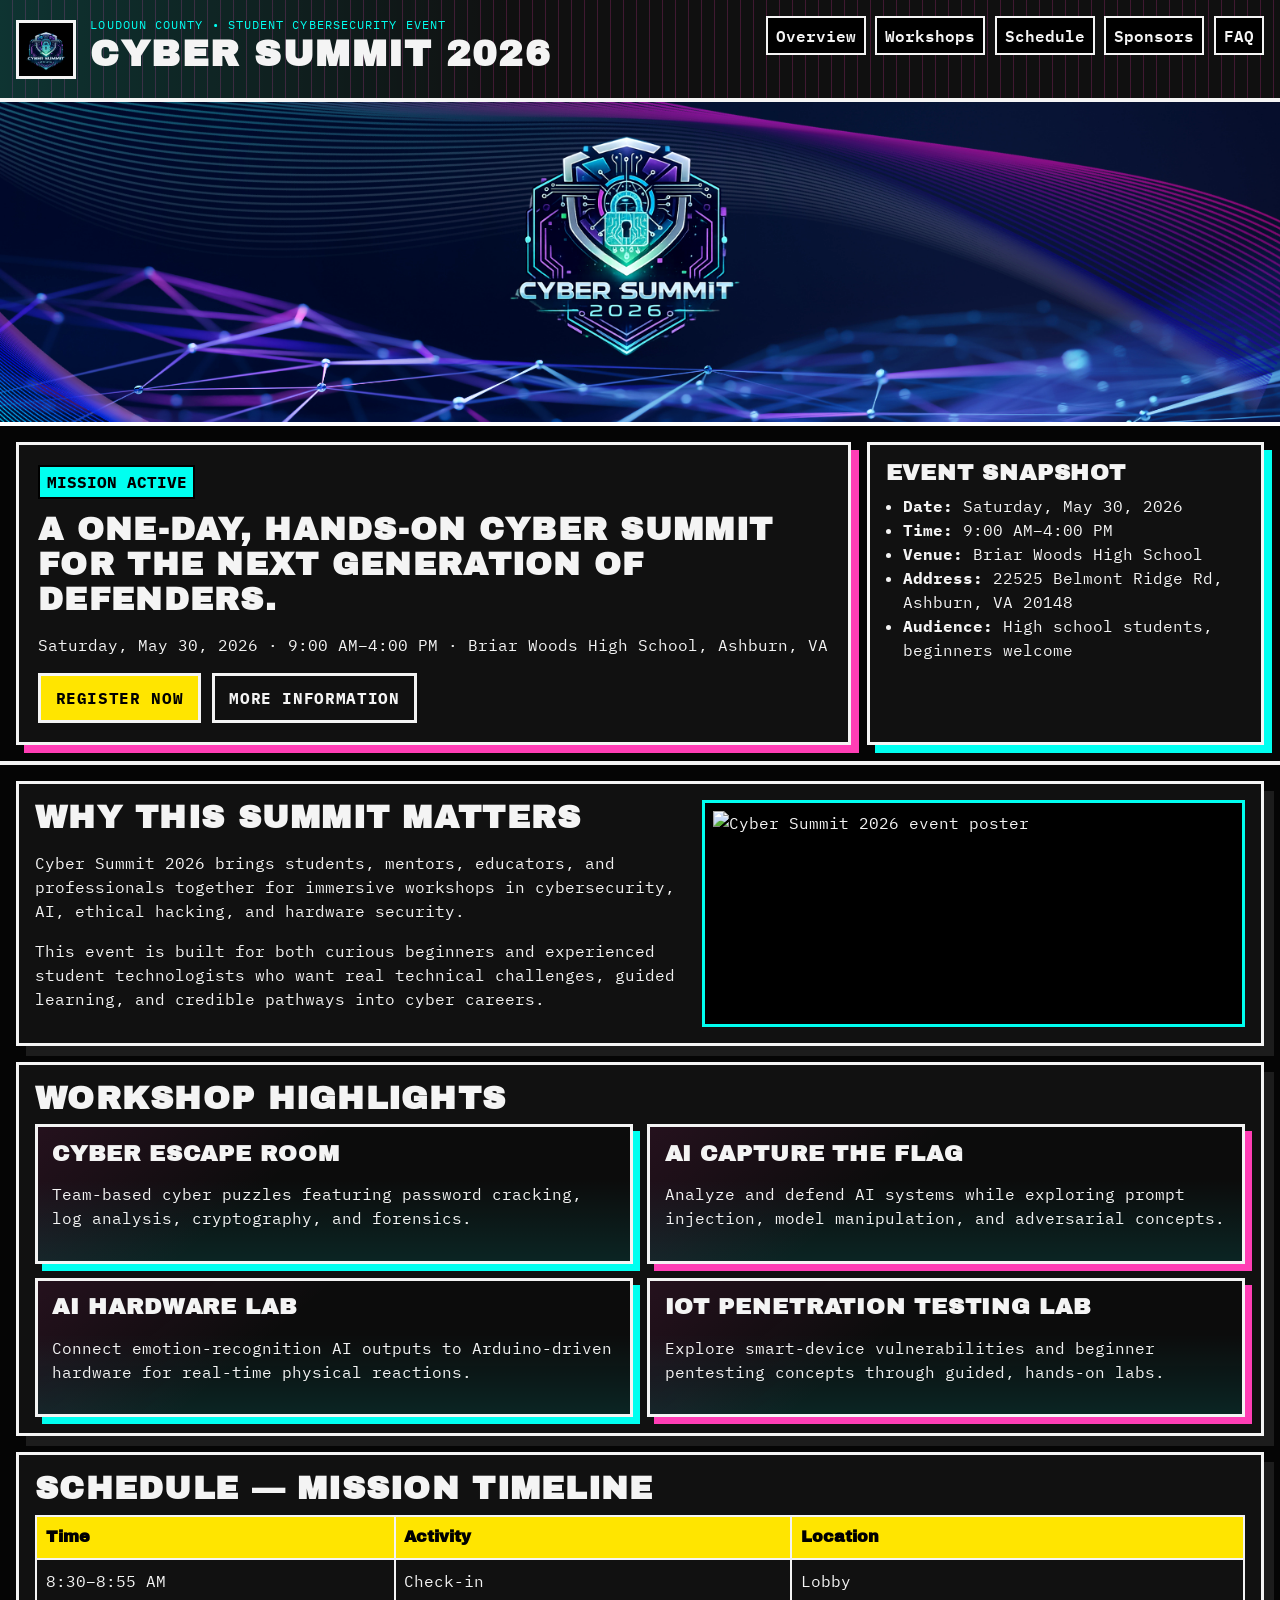
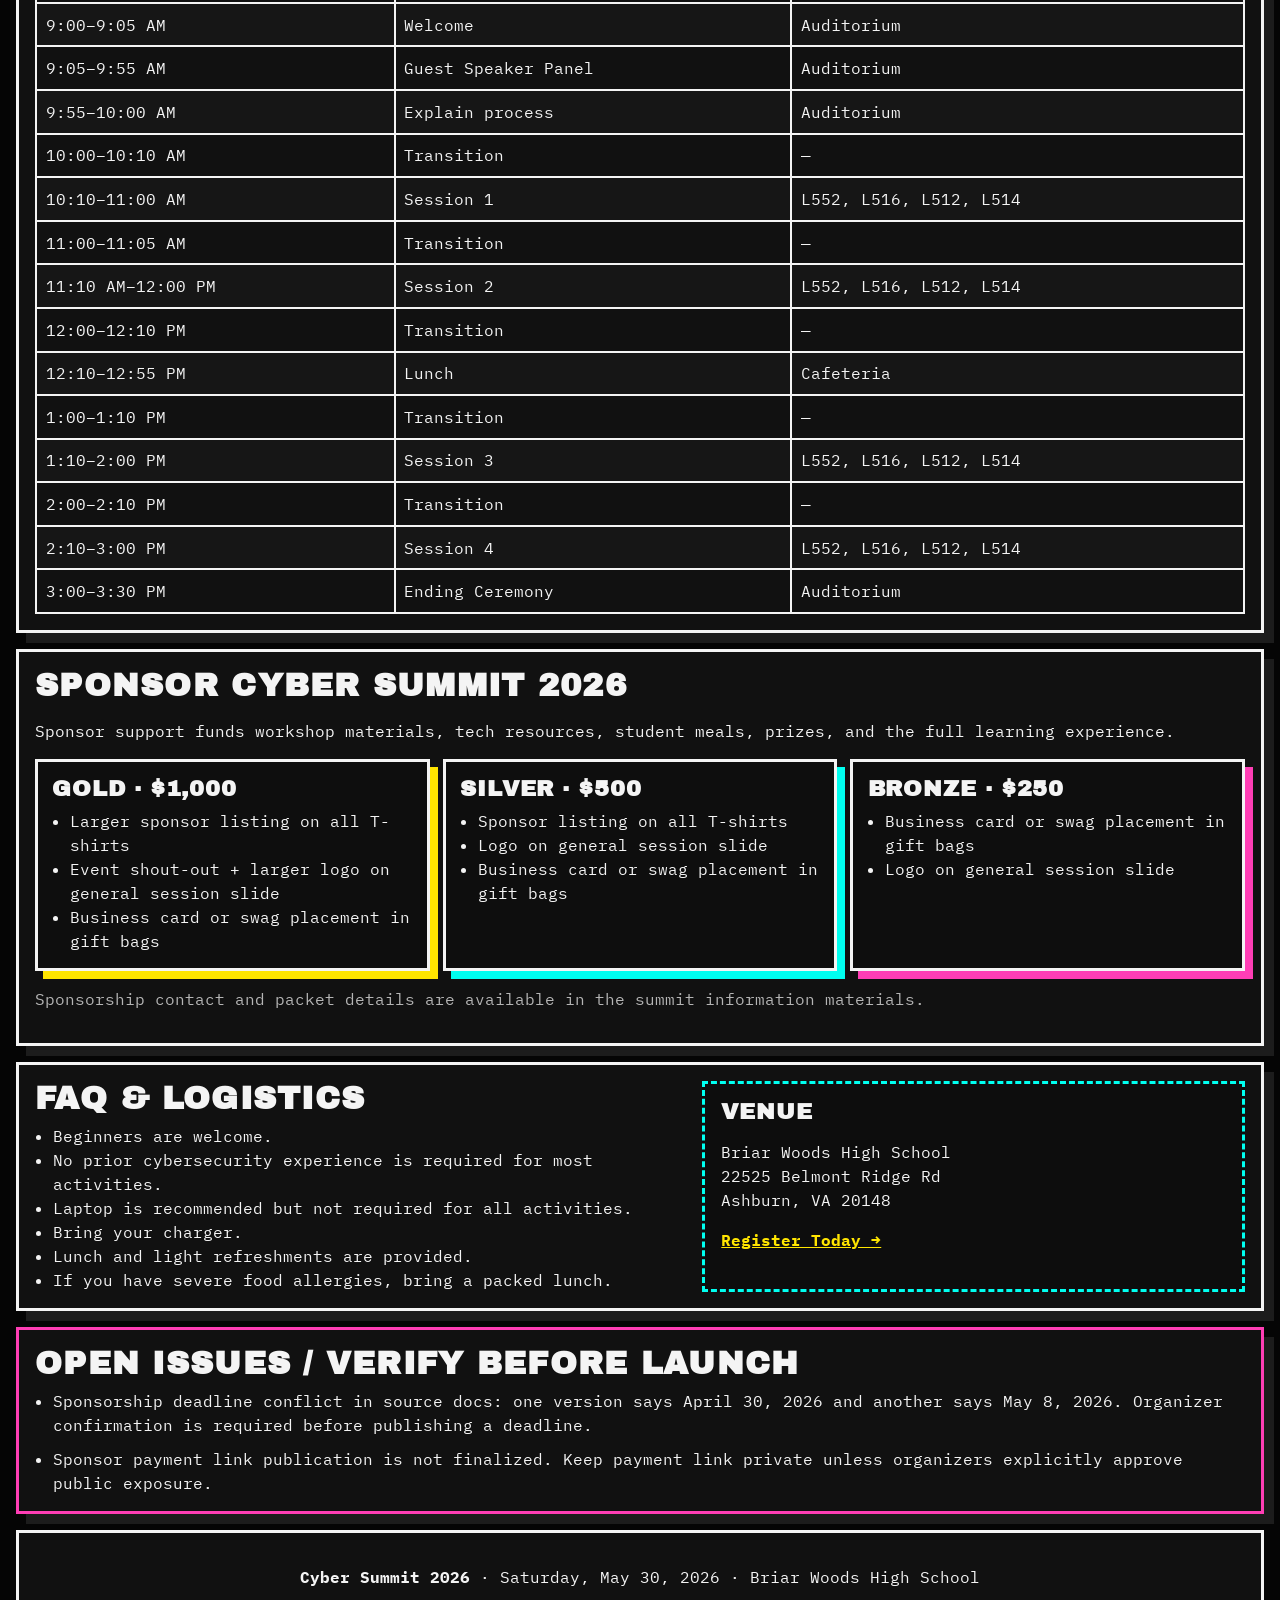
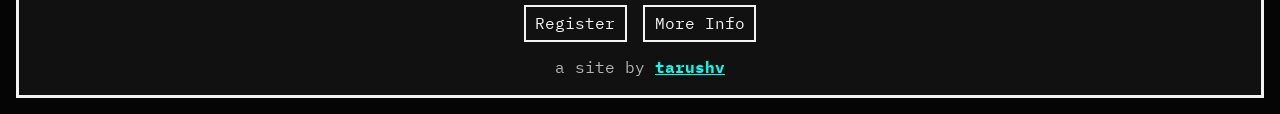
==== index.html @ 71dfa9e9 "feat: build brutalist public site for Cyber Summit 2026 Agent-Logs-Url: https://github.com/tarushvko" ====
<!doctype html>
<html lang="en">
  <head>
    <meta charset="UTF-8" />
    <meta name="viewport" content="width=device-width, initial-scale=1.0" />
    <title>Cyber Summit 2026 | Loudoun County Student Cybersecurity Event</title>
    <meta
      name="description"
      content="Cyber Summit 2026 is a hands-on cybersecurity event for high school students in Loudoun County. Join us May 30 at Briar Woods High School."
    />
    <link rel="preconnect" href="https://fonts.googleapis.com" />
    <link rel="preconnect" href="https://fonts.gstatic.com" crossorigin />
    <link
      href="https://fonts.googleapis.com/css2?family=Archivo+Black&family=IBM+Plex+Mono:wght@400;500;600;700&display=swap"
      rel="stylesheet"
    />
    <link rel="stylesheet" href="/styles.css" />
  </head>
  <body>
    <a class="skip-link" href="#main">Skip to content</a>

    <header class="site-header">
      <div class="brand-wrap">
        <img src="/cybersummit-logo.png" alt="Cyber Summit logo" class="brand-logo" />
        <div>
          <p class="kicker">Loudoun County • Student Cybersecurity Event</p>
          <h1>Cyber Summit 2026</h1>
        </div>
      </div>
      <nav aria-label="Primary" class="site-nav">
        <a href="#overview">Overview</a>
        <a href="#workshops">Workshops</a>
        <a href="#schedule">Schedule</a>
        <a href="#sponsors">Sponsors</a>
        <a href="#logistics">FAQ</a>
      </nav>
    </header>

    <main id="main">
      <section class="hero" aria-labelledby="hero-title">
        <img
          class="hero-banner"
          src="/cybersummit-hero-banner.png"
          alt="Cyber Summit 2026 hero artwork"
        />
        <div class="hero-grid">
          <div class="hero-panel">
            <p class="stamp">MISSION ACTIVE</p>
            <h2 id="hero-title">A one-day, hands-on cyber summit for the next generation of defenders.</h2>
            <p>
              Saturday, May 30, 2026 · 9:00 AM–4:00 PM · Briar Woods High School, Ashburn, VA
            </p>
            <div class="cta-row">
              <a
                class="btn btn-primary"
                href="https://docs.google.com/forms/d/e/1FAIpQLSdL29bfStBrlT5844vwBeCmYZgYLa5X3FTxZk3CVsZaRTKPzA/viewform?usp=header"
                target="_blank"
                rel="noopener noreferrer"
                >Register Now</a
              >
              <a
                class="btn btn-secondary"
                href="https://docs.google.com/document/d/13qeNF1N5Q5MzDDSE0J5koW1K1PNoTSltkLn6fwH0VCI/edit?usp=sharing"
                target="_blank"
                rel="noopener noreferrer"
                >More Information</a
              >
            </div>
          </div>
          <aside class="hero-card" aria-label="Event snapshot">
            <h3>Event Snapshot</h3>
            <ul>
              <li><strong>Date:</strong> Saturday, May 30, 2026</li>
              <li><strong>Time:</strong> 9:00 AM–4:00 PM</li>
              <li><strong>Venue:</strong> Briar Woods High School</li>
              <li><strong>Address:</strong> 22525 Belmont Ridge Rd, Ashburn, VA 20148</li>
              <li><strong>Audience:</strong> High school students, beginners welcome</li>
            </ul>
          </aside>
        </div>
      </section>

      <section id="overview" class="section split">
        <div>
          <h2>Why this summit matters</h2>
          <p>
            Cyber Summit 2026 brings students, mentors, educators, and professionals together for immersive
            workshops in cybersecurity, AI, ethical hacking, and hardware security.
          </p>
          <p>
            This event is built for both curious beginners and experienced student technologists who want real
            technical challenges, guided learning, and credible pathways into cyber careers.
          </p>
        </div>
        <div class="poster-frame">
          <img src="/cybersummit-event-poster.png" alt="Cyber Summit 2026 event poster" />
        </div>
      </section>

      <section id="workshops" class="section">
        <h2>Workshop Highlights</h2>
        <div class="workshop-grid">
          <article class="workshop-card">
            <h3>Cyber Escape Room</h3>
            <p>
              Team-based cyber puzzles featuring password cracking, log analysis, cryptography, and forensics.
            </p>
          </article>
          <article class="workshop-card">
            <h3>AI Capture The Flag</h3>
            <p>
              Analyze and defend AI systems while exploring prompt injection, model manipulation, and adversarial concepts.
            </p>
          </article>
          <article class="workshop-card">
            <h3>AI Hardware Lab</h3>
            <p>
              Connect emotion-recognition AI outputs to Arduino-driven hardware for real-time physical reactions.
            </p>
          </article>
          <article class="workshop-card">
            <h3>IoT Penetration Testing Lab</h3>
            <p>
              Explore smart-device vulnerabilities and beginner pentesting concepts through guided, hands-on labs.
            </p>
          </article>
        </div>
      </section>

      <section id="schedule" class="section">
        <h2>Schedule — Mission Timeline</h2>
        <div class="table-wrap" role="region" aria-label="Cyber Summit 2026 schedule" tabindex="0">
          <table>
            <thead>
              <tr>
                <th scope="col">Time</th>
                <th scope="col">Activity</th>
                <th scope="col">Location</th>
              </tr>
            </thead>
            <tbody>
              <tr><td>8:30–8:55 AM</td><td>Check-in</td><td>Lobby</td></tr>
              <tr><td>9:00–9:05 AM</td><td>Welcome</td><td>Auditorium</td></tr>
              <tr><td>9:05–9:55 AM</td><td>Guest Speaker Panel</td><td>Auditorium</td></tr>
              <tr><td>9:55–10:00 AM</td><td>Explain process</td><td>Auditorium</td></tr>
              <tr><td>10:00–10:10 AM</td><td>Transition</td><td>—</td></tr>
              <tr><td>10:10–11:00 AM</td><td>Session 1</td><td>L552, L516, L512, L514</td></tr>
              <tr><td>11:00–11:05 AM</td><td>Transition</td><td>—</td></tr>
              <tr><td>11:10 AM–12:00 PM</td><td>Session 2</td><td>L552, L516, L512, L514</td></tr>
              <tr><td>12:00–12:10 PM</td><td>Transition</td><td>—</td></tr>
              <tr><td>12:10–12:55 PM</td><td>Lunch</td><td>Cafeteria</td></tr>
              <tr><td>1:00–1:10 PM</td><td>Transition</td><td>—</td></tr>
              <tr><td>1:10–2:00 PM</td><td>Session 3</td><td>L552, L516, L512, L514</td></tr>
              <tr><td>2:00–2:10 PM</td><td>Transition</td><td>—</td></tr>
              <tr><td>2:10–3:00 PM</td><td>Session 4</td><td>L552, L516, L512, L514</td></tr>
              <tr><td>3:00–3:30 PM</td><td>Ending Ceremony</td><td>Auditorium</td></tr>
            </tbody>
          </table>
        </div>
      </section>

      <section id="sponsors" class="section">
        <h2>Sponsor Cyber Summit 2026</h2>
        <p>
          Sponsor support funds workshop materials, tech resources, student meals, prizes, and the full learning experience.
        </p>
        <div class="tiers">
          <article class="tier">
            <h3>Gold · $1,000</h3>
            <ul>
              <li>Larger sponsor listing on all T-shirts</li>
              <li>Event shout-out + larger logo on general session slide</li>
              <li>Business card or swag placement in gift bags</li>
            </ul>
          </article>
          <article class="tier">
            <h3>Silver · $500</h3>
            <ul>
              <li>Sponsor listing on all T-shirts</li>
              <li>Logo on general session slide</li>
              <li>Business card or swag placement in gift bags</li>
            </ul>
          </article>
          <article class="tier">
            <h3>Bronze · $250</h3>
            <ul>
              <li>Business card or swag placement in gift bags</li>
              <li>Logo on general session slide</li>
            </ul>
          </article>
        </div>
        <p class="note">
          Sponsorship contact and packet details are available in the summit information materials.
        </p>
      </section>

      <section id="logistics" class="section split">
        <div>
          <h2>FAQ & Logistics</h2>
          <ul class="checklist">
            <li>Beginners are welcome.</li>
            <li>No prior cybersecurity experience is required for most activities.</li>
            <li>Laptop is recommended but not required for all activities.</li>
            <li>Bring your charger.</li>
            <li>Lunch and light refreshments are provided.</li>
            <li>If you have severe food allergies, bring a packed lunch.</li>
          </ul>
        </div>
        <div class="address-block">
          <h3>Venue</h3>
          <p>
            Briar Woods High School<br />
            22525 Belmont Ridge Rd<br />
            Ashburn, VA 20148
          </p>
          <p class="cta-inline">
            <a
              href="https://docs.google.com/forms/d/e/1FAIpQLSdL29bfStBrlT5844vwBeCmYZgYLa5X3FTxZk3CVsZaRTKPzA/viewform?usp=header"
              target="_blank"
              rel="noopener noreferrer"
              >Register Today →</a
            >
          </p>
        </div>
      </section>

      <section class="section issues" aria-labelledby="issues-heading">
        <h2 id="issues-heading">Open issues / verify before launch</h2>
        <ul>
          <li>
            Sponsorship deadline conflict in source docs: one version says April 30, 2026 and another says May 8, 2026.
            Organizer confirmation is required before publishing a deadline.
          </li>
          <li>
            Sponsor payment link publication is not finalized. Keep payment link private unless organizers explicitly
            approve public exposure.
          </li>
        </ul>
      </section>
    </main>

    <footer class="site-footer">
      <p><strong>Cyber Summit 2026</strong> · Saturday, May 30, 2026 · Briar Woods High School</p>
      <div class="footer-links">
        <a
          href="https://docs.google.com/forms/d/e/1FAIpQLSdL29bfStBrlT5844vwBeCmYZgYLa5X3FTxZk3CVsZaRTKPzA/viewform?usp=header"
          target="_blank"
          rel="noopener noreferrer"
          >Register</a
        >
        <a
          href="https://docs.google.com/document/d/13qeNF1N5Q5MzDDSE0J5koW1K1PNoTSltkLn6fwH0VCI/edit?usp=sharing"
          target="_blank"
          rel="noopener noreferrer"
          >More Info</a
        >
      </div>
      <p class="site-by">a site by <a href="https://tarushv.com" target="_blank" rel="noopener noreferrer">tarushv</a></p>
    </footer>
  </body>
</html>
---- styles.css ----
:root {
  --bg: #050505;
  --fg: #f4f4f4;
  --ink: #101010;
  --cyan: #00fff0;
  --magenta: #ff3eb5;
  --yellow: #ffe500;
  --panel: #111111;
  --muted: #b5b5b5;
  --line: #2b2b2b;
}

* {
  box-sizing: border-box;
}

html,
body {
  margin: 0;
  padding: 0;
  background: var(--bg);
  color: var(--fg);
  font-family: "IBM Plex Mono", ui-monospace, SFMono-Regular, Menlo, monospace;
  line-height: 1.5;
}

img {
  max-width: 100%;
  height: auto;
  display: block;
}

a {
  color: inherit;
}

.skip-link {
  position: absolute;
  left: -9999px;
  top: auto;
}

.skip-link:focus {
  left: 16px;
  top: 16px;
  background: var(--yellow);
  color: #000;
  padding: 0.5rem 0.75rem;
  border: 3px solid #000;
  z-index: 1000;
}

.site-header {
  display: flex;
  justify-content: space-between;
  align-items: flex-start;
  gap: 1rem;
  padding: 1rem;
  border-bottom: 4px solid var(--fg);
  background:
    linear-gradient(90deg, rgba(0, 255, 240, 0.15), transparent 40%),
    repeating-linear-gradient(
      90deg,
      transparent,
      transparent 12px,
      rgba(255, 62, 181, 0.2) 12px,
      rgba(255, 62, 181, 0.2) 13px
    ),
    var(--ink);
}

.brand-wrap {
  display: flex;
  align-items: center;
  gap: 0.9rem;
}

.brand-logo {
  width: 60px;
  border: 3px solid var(--fg);
  background: #000;
}

.kicker {
  margin: 0;
  font-size: 0.75rem;
  letter-spacing: 0.09em;
  text-transform: uppercase;
  color: var(--cyan);
}

h1,
h2,
h3 {
  margin: 0 0 0.5rem;
  text-transform: uppercase;
  letter-spacing: 0.04em;
  line-height: 1.1;
  font-family: "Archivo Black", Impact, Haettenschweiler, "Arial Narrow Bold", sans-serif;
}

h1 {
  font-size: clamp(1.4rem, 4vw, 2.3rem);
}

h2 {
  font-size: clamp(1.2rem, 3.5vw, 2rem);
}

h3 {
  font-size: clamp(1rem, 2.8vw, 1.4rem);
}

.site-nav {
  display: flex;
  gap: 0.6rem;
  flex-wrap: wrap;
}

.site-nav a {
  padding: 0.35rem 0.5rem;
  border: 2px solid var(--fg);
  text-decoration: none;
  font-weight: 600;
  background: #000;
}

.site-nav a:hover,
.site-nav a:focus-visible {
  outline: none;
  background: var(--yellow);
  color: #000;
}

.hero {
  border-bottom: 4px solid var(--fg);
}

.hero-banner {
  width: 100%;
  max-height: 420px;
  object-fit: cover;
  border-bottom: 4px solid var(--fg);
  filter: contrast(1.1) saturate(1.05);
}

.hero-grid {
  display: grid;
  grid-template-columns: 2.1fr 1fr;
  gap: 1rem;
  padding: 1rem;
}

.hero-panel,
.hero-card,
.section,
.site-footer {
  border: 3px solid var(--fg);
  background: var(--panel);
}

.hero-panel {
  padding: 1.2rem;
  box-shadow: 8px 8px 0 var(--magenta);
}

.stamp {
  display: inline-block;
  margin: 0 0 0.8rem;
  padding: 0.2rem 0.4rem;
  color: #000;
  background: var(--cyan);
  font-weight: 700;
  border: 2px solid #000;
}

.hero-card {
  padding: 1rem;
  box-shadow: 8px 8px 0 var(--cyan);
}

.hero-card ul,
.tier ul,
.checklist,
.issues ul {
  margin: 0;
  padding-left: 1.1rem;
}

.cta-row {
  display: flex;
  flex-wrap: wrap;
  gap: 0.7rem;
  margin-top: 1rem;
}

.btn {
  padding: 0.6rem 0.9rem;
  border: 3px solid var(--fg);
  text-decoration: none;
  font-weight: 700;
  text-transform: uppercase;
  letter-spacing: 0.04em;
}

.btn-primary {
  background: var(--yellow);
  color: #000;
}

.btn-secondary {
  background: transparent;
}

.btn:hover,
.btn:focus-visible {
  outline: none;
  transform: translate(-2px, -2px);
}

.section {
  margin: 1rem;
  padding: 1rem;
  box-shadow: 10px 10px 0 #1c1c1c;
}

.split {
  display: grid;
  gap: 1rem;
  grid-template-columns: 1.2fr 1fr;
}

.poster-frame {
  border: 3px solid var(--cyan);
  background: #000;
  padding: 0.5rem;
}

.workshop-grid {
  display: grid;
  grid-template-columns: repeat(2, minmax(0, 1fr));
  gap: 0.9rem;
}

.workshop-card {
  border: 3px solid var(--fg);
  padding: 0.9rem;
  background:
    linear-gradient(140deg, rgba(255, 62, 181, 0.1), transparent 40%),
    linear-gradient(0deg, rgba(0, 255, 240, 0.1), transparent 60%),
    #0c0c0c;
}

.workshop-card:nth-child(odd) {
  box-shadow: 7px 7px 0 var(--cyan);
}

.workshop-card:nth-child(even) {
  box-shadow: 7px 7px 0 var(--magenta);
}

.table-wrap {
  overflow-x: auto;
}

table {
  width: 100%;
  border-collapse: collapse;
  min-width: 720px;
}

th,
td {
  border: 2px solid var(--fg);
  padding: 0.55rem;
  text-align: left;
}

th {
  background: var(--yellow);
  color: #000;
  font-family: "Archivo Black", Impact, sans-serif;
}

tbody tr:nth-child(even) {
  background: #161616;
}

.tiers {
  display: grid;
  grid-template-columns: repeat(3, minmax(0, 1fr));
  gap: 0.8rem;
  margin-top: 1rem;
}

.tier {
  border: 3px solid var(--fg);
  padding: 0.9rem;
  background: #0e0e0e;
}

.tier:nth-child(1) {
  box-shadow: 8px 8px 0 var(--yellow);
}

.tier:nth-child(2) {
  box-shadow: 8px 8px 0 var(--cyan);
}

.tier:nth-child(3) {
  box-shadow: 8px 8px 0 var(--magenta);
}

.note {
  margin-top: 1rem;
  color: var(--muted);
}

.address-block {
  border: 3px dashed var(--cyan);
  padding: 1rem;
  background: #0d0d0d;
}

.cta-inline a {
  font-weight: 700;
  color: var(--yellow);
}

.issues {
  border-color: var(--magenta);
}

.issues li + li {
  margin-top: 0.6rem;
}

.site-footer {
  margin: 1rem;
  padding: 1rem;
  text-align: center;
}

.footer-links {
  display: flex;
  justify-content: center;
  gap: 1rem;
  flex-wrap: wrap;
  margin: 0.8rem 0;
}

.footer-links a {
  border: 2px solid var(--fg);
  padding: 0.3rem 0.6rem;
  text-decoration: none;
}

.site-by {
  margin: 0.8rem 0 0;
  color: var(--muted);
}

.site-by a {
  color: var(--cyan);
  font-weight: 700;
}

@media (max-width: 980px) {
  .hero-grid,
  .split,
  .tiers,
  .workshop-grid {
    grid-template-columns: 1fr;
  }

  .site-header {
    flex-direction: column;
  }
}

@media (prefers-reduced-motion: no-preference) {
  .hero-panel,
  .hero-card,
  .section {
    animation: slam-in 500ms ease both;
  }

  .hero-card {
    animation-delay: 120ms;
  }

  .section:nth-of-type(2) {
    animation-delay: 80ms;
  }

  .section:nth-of-type(3) {
    animation-delay: 150ms;
  }

  @keyframes slam-in {
    from {
      transform: translateY(14px);
      opacity: 0;
    }
    to {
      transform: translateY(0);
      opacity: 1;
    }
  }
}
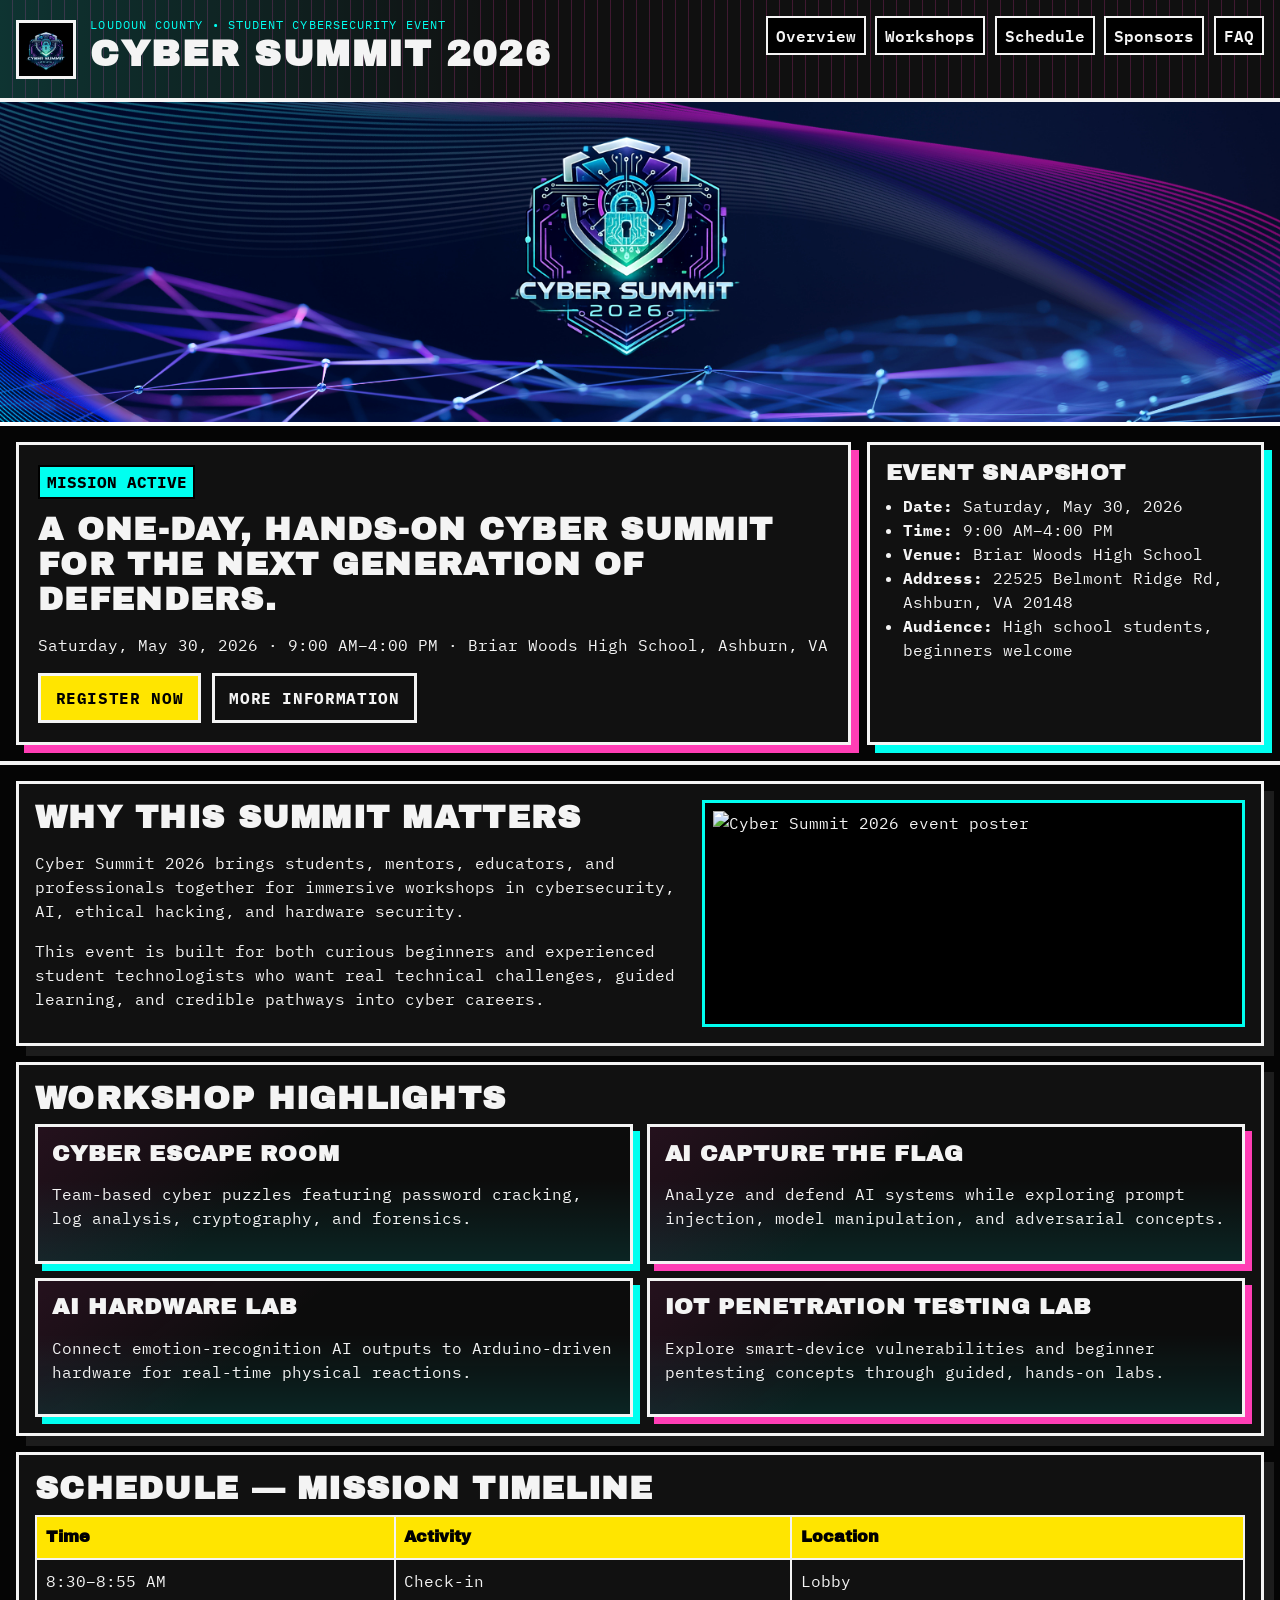
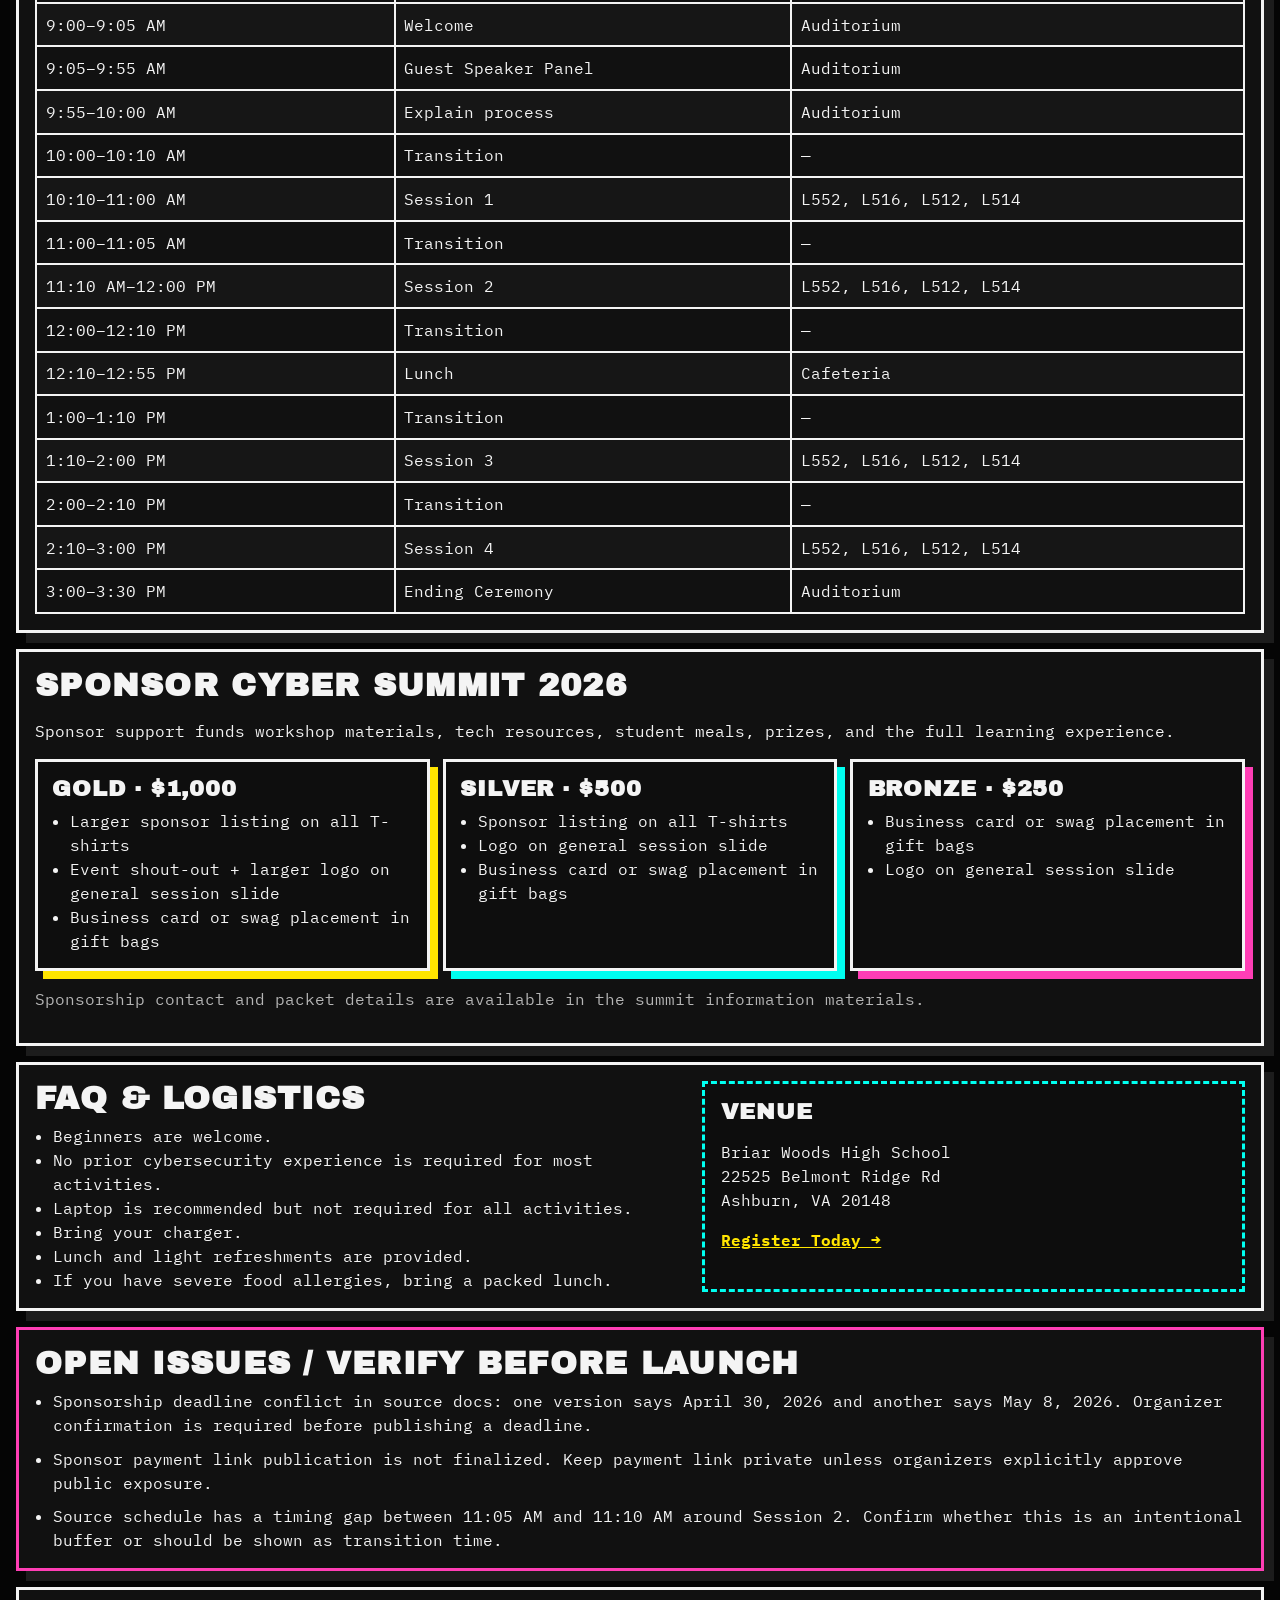
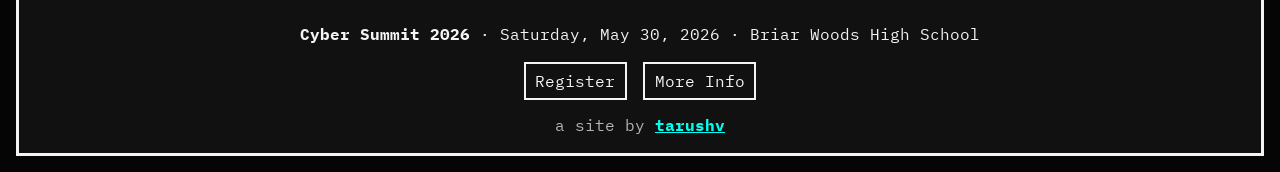
==== commit 2e4bbfd8: "docs: flag schedule timing gap for organizer verification Agent-Logs-Url: https://github.com/tarushv" ====
--- a/index.html
+++ b/index.html
@@ -235,6 +235,10 @@
             Sponsor payment link publication is not finalized. Keep payment link private unless organizers explicitly
             approve public exposure.
           </li>
+          <li>
+            Source schedule has a timing gap between 11:05 AM and 11:10 AM around Session 2. Confirm whether this is an
+            intentional buffer or should be shown as transition time.
+          </li>
         </ul>
       </section>
     </main>
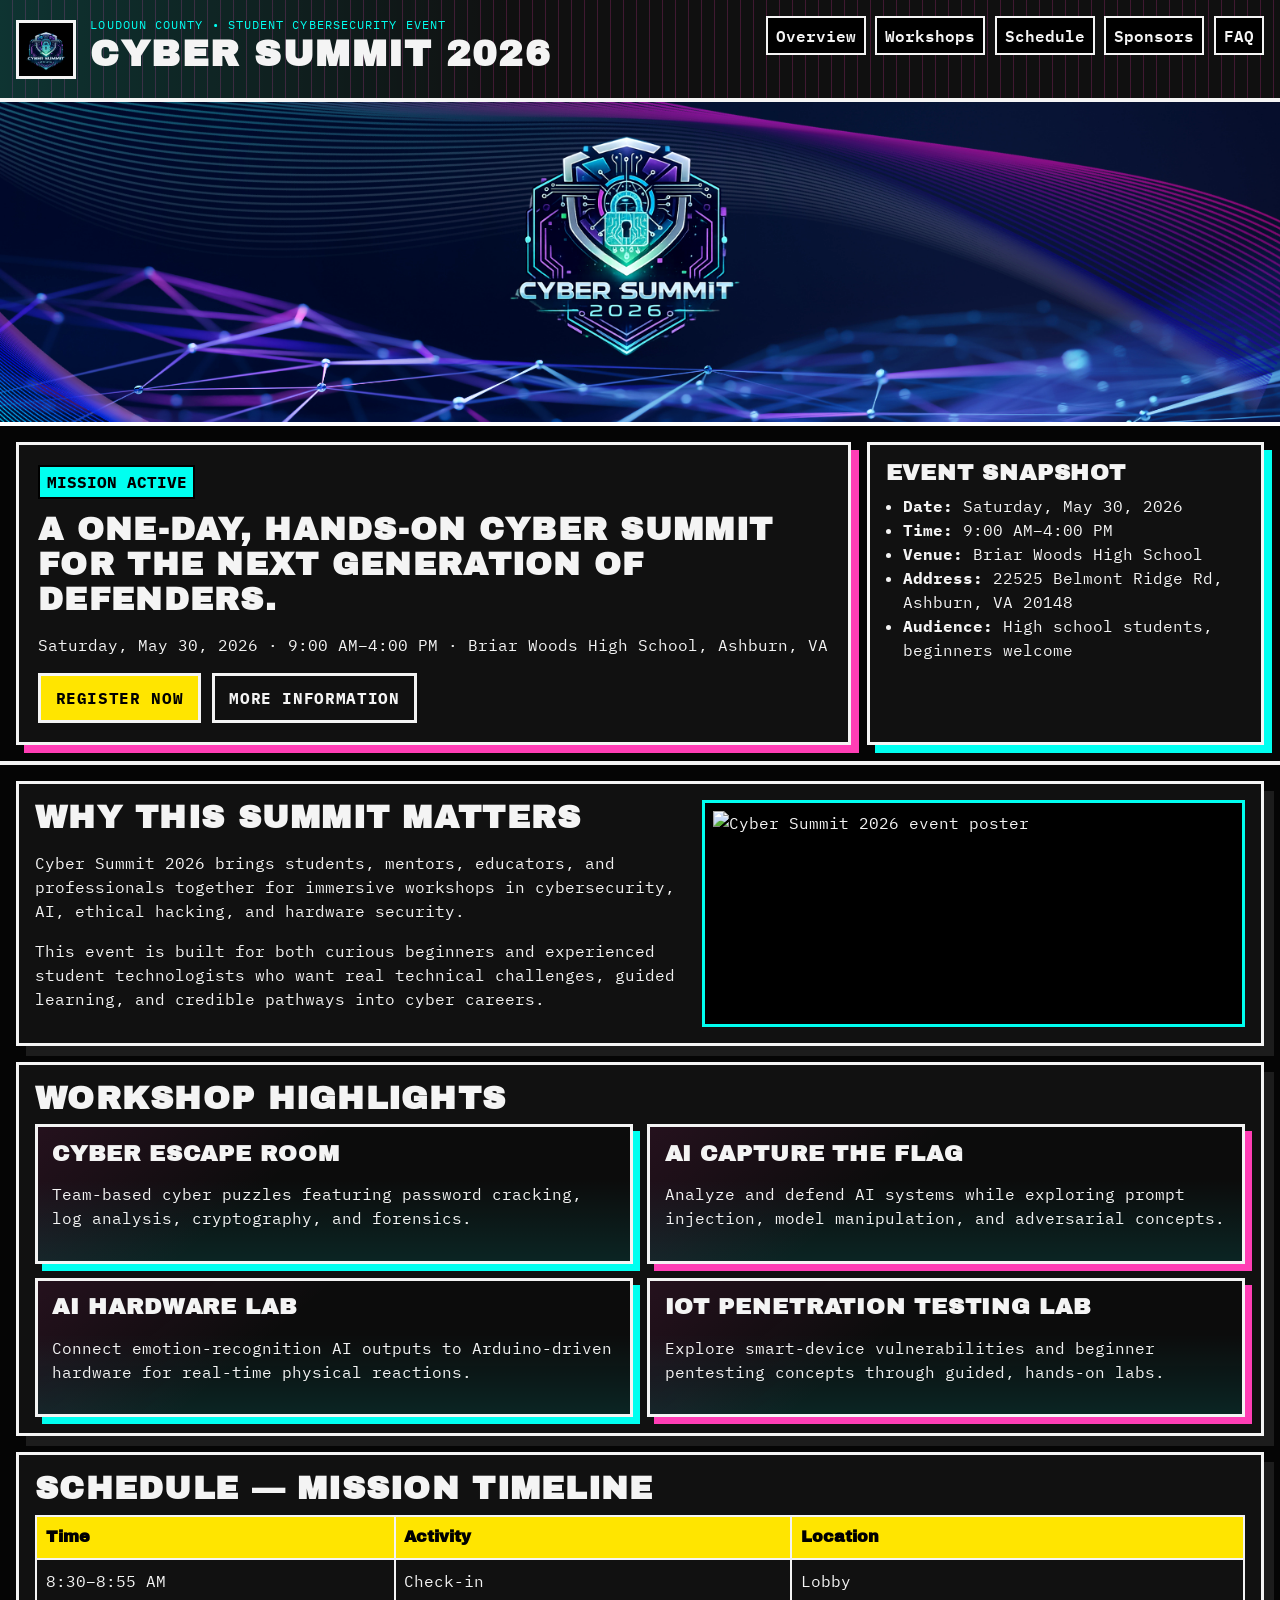
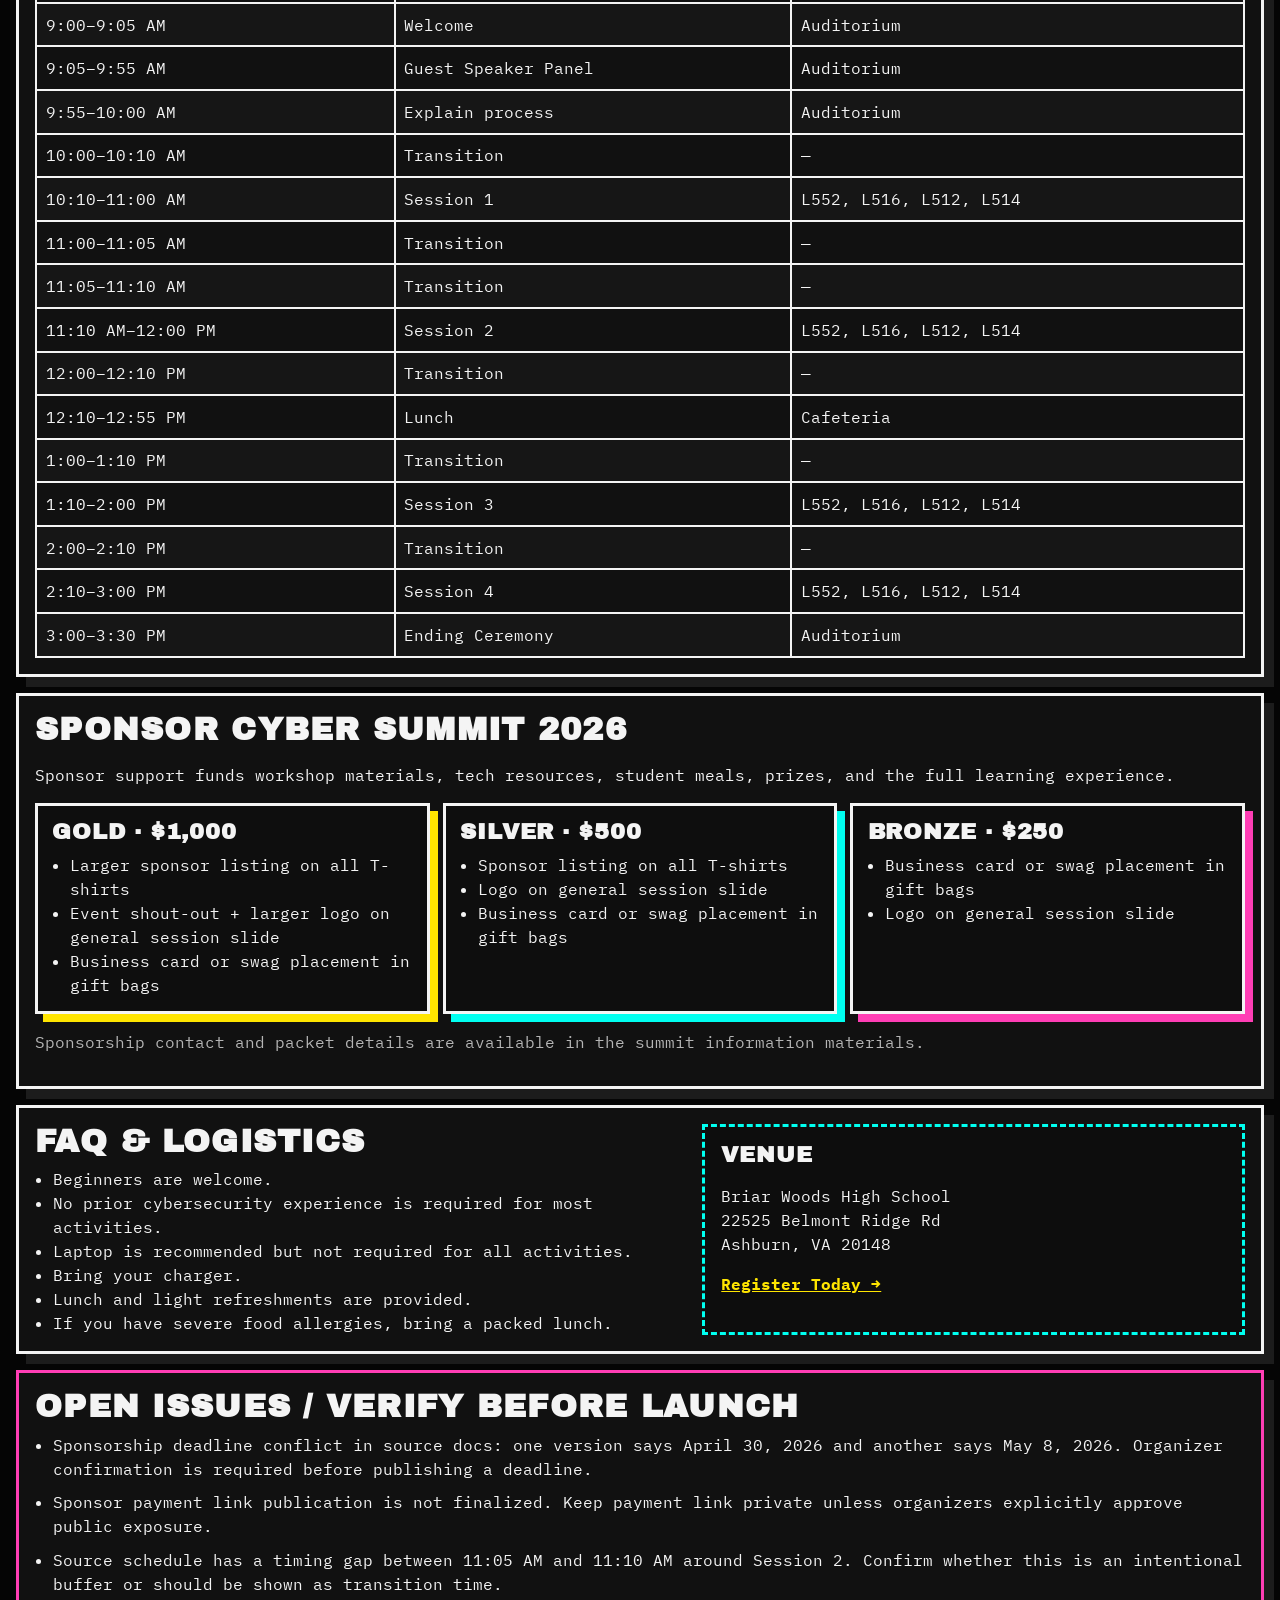
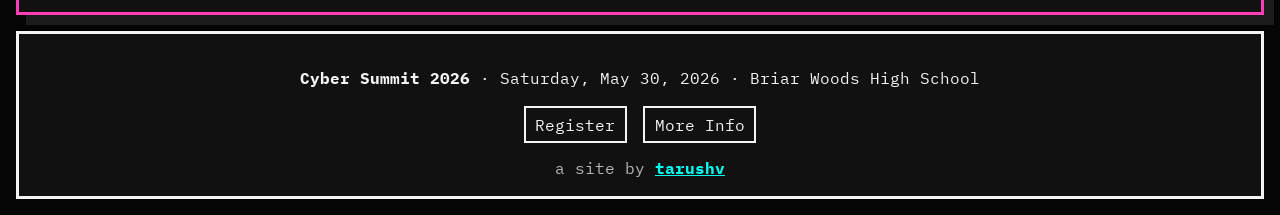
==== commit 4727104b: "fix: add explicit transition row for 11:05 to 11:10 gap Agent-Logs-Url: https://github.com/tarushvko" ====
--- a/index.html
+++ b/index.html
@@ -146,6 +146,7 @@
               <tr><td>10:00–10:10 AM</td><td>Transition</td><td>—</td></tr>
               <tr><td>10:10–11:00 AM</td><td>Session 1</td><td>L552, L516, L512, L514</td></tr>
               <tr><td>11:00–11:05 AM</td><td>Transition</td><td>—</td></tr>
+              <tr><td>11:05–11:10 AM</td><td>Transition</td><td>—</td></tr>
               <tr><td>11:10 AM–12:00 PM</td><td>Session 2</td><td>L552, L516, L512, L514</td></tr>
               <tr><td>12:00–12:10 PM</td><td>Transition</td><td>—</td></tr>
               <tr><td>12:10–12:55 PM</td><td>Lunch</td><td>Cafeteria</td></tr>
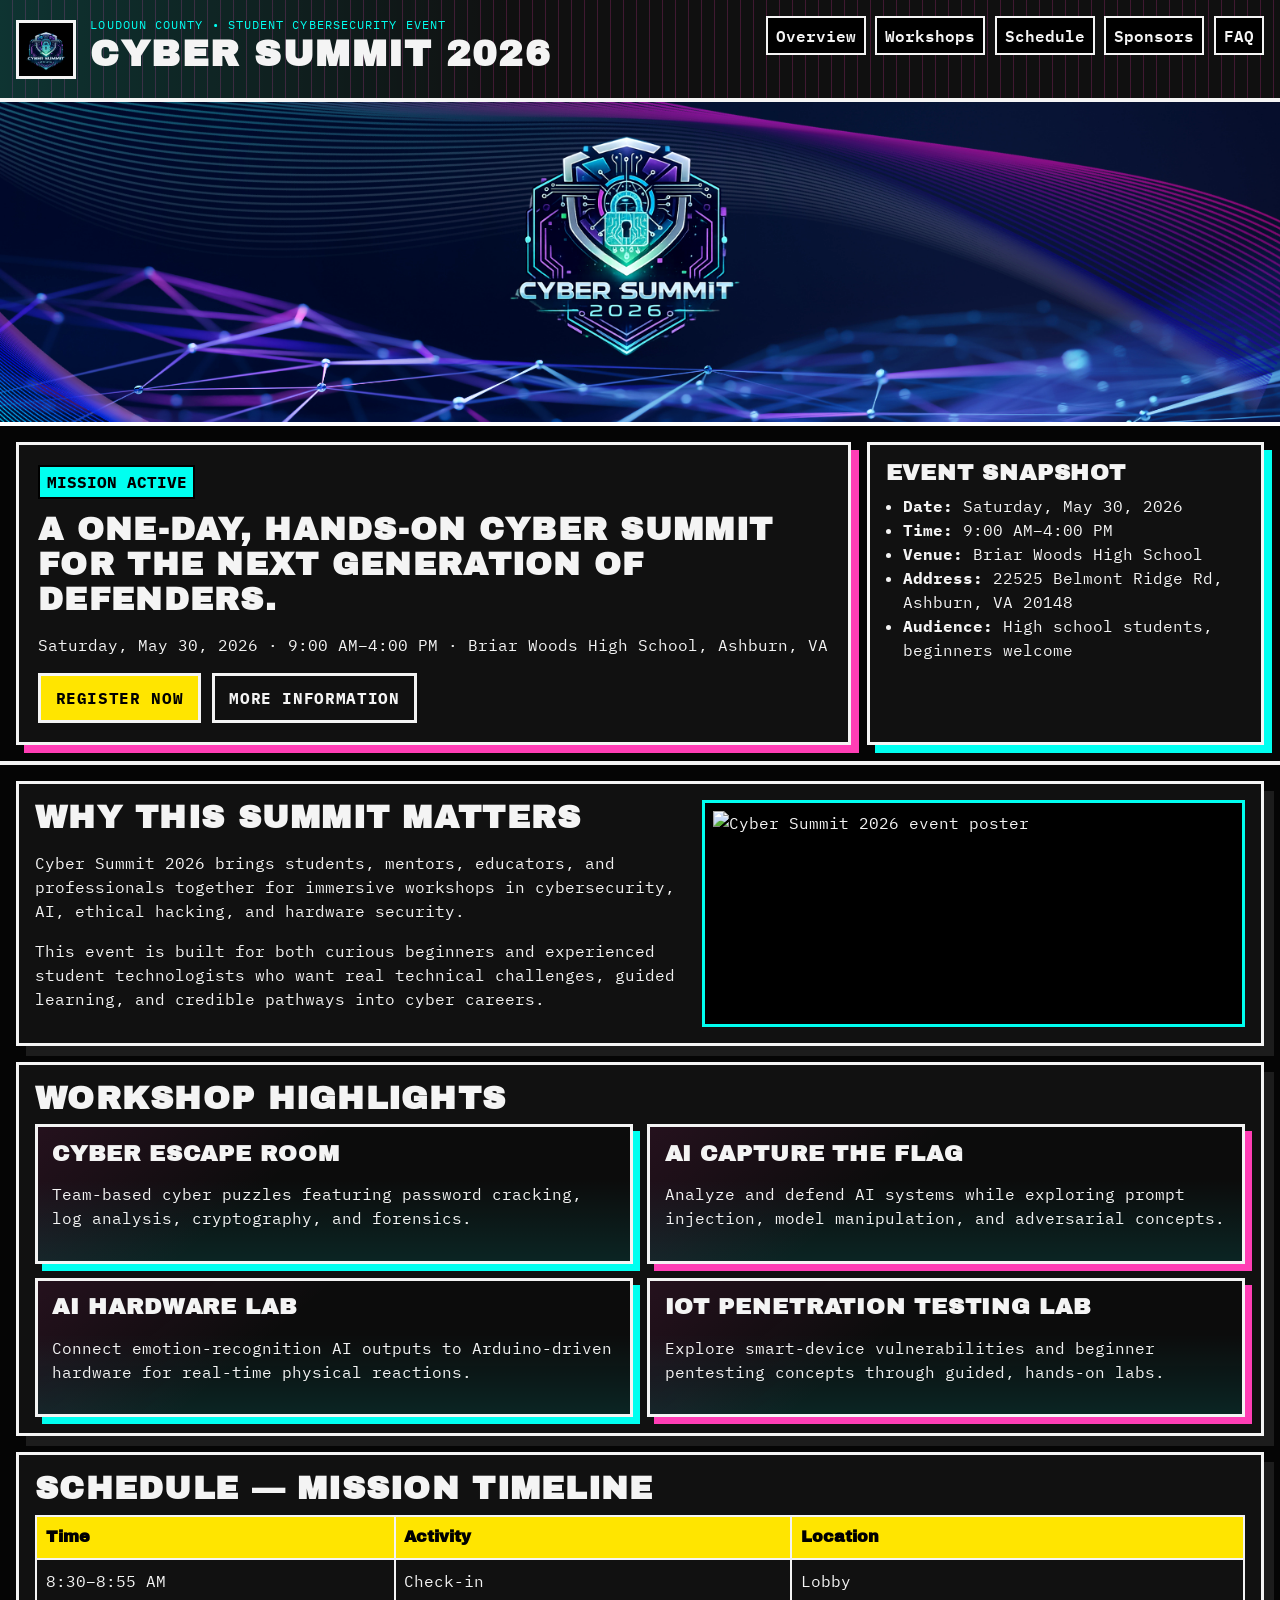
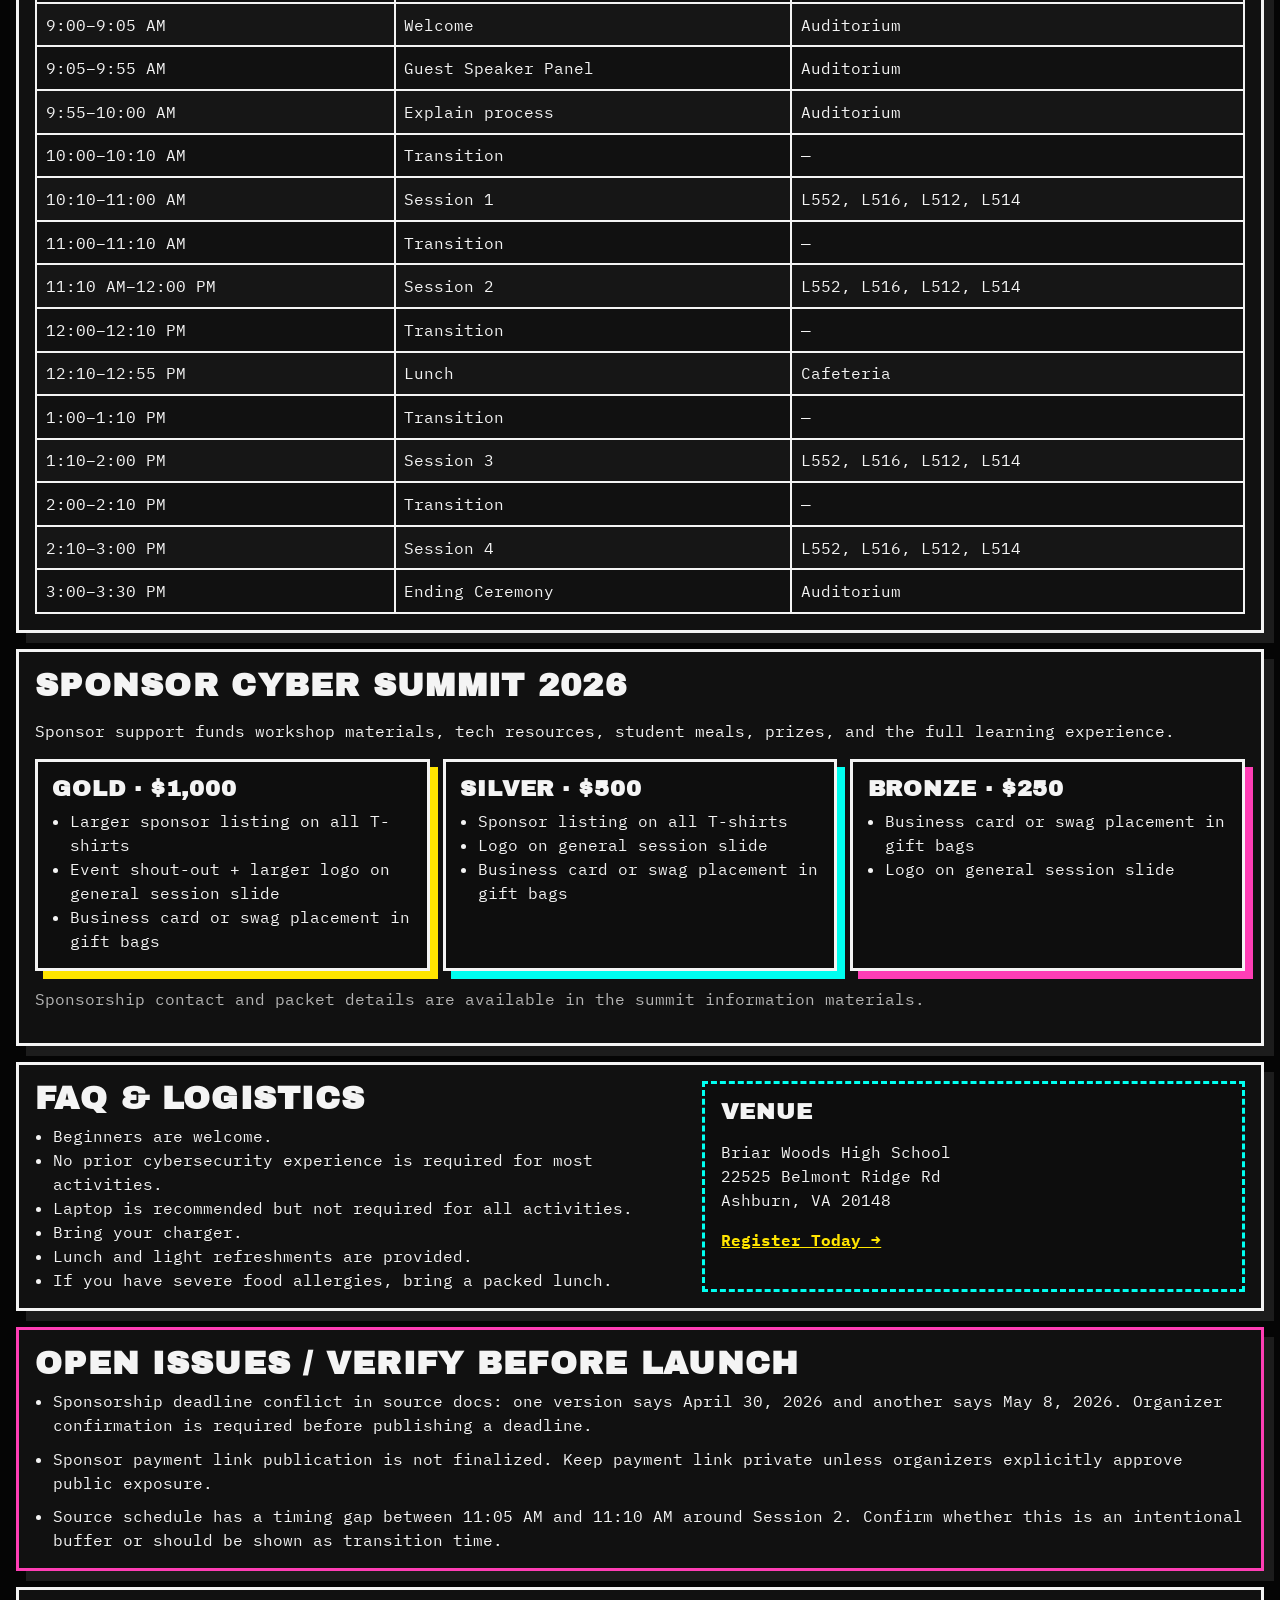
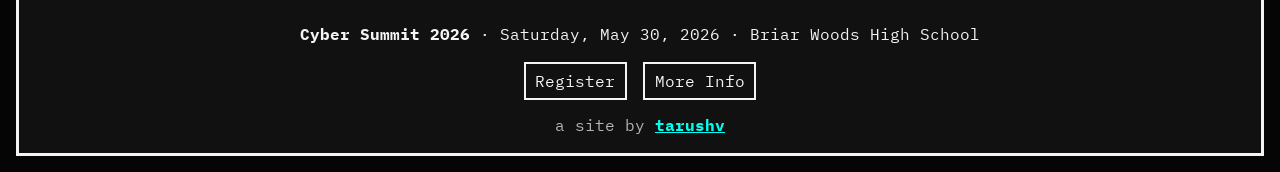
==== commit be71ff01: "refactor: consolidate mid-morning transition to 11:00 to 11:10 Agent-Logs-Url: https://github.com/ta" ====
--- a/index.html
+++ b/index.html
@@ -145,8 +145,7 @@
               <tr><td>9:55–10:00 AM</td><td>Explain process</td><td>Auditorium</td></tr>
               <tr><td>10:00–10:10 AM</td><td>Transition</td><td>—</td></tr>
               <tr><td>10:10–11:00 AM</td><td>Session 1</td><td>L552, L516, L512, L514</td></tr>
-              <tr><td>11:00–11:05 AM</td><td>Transition</td><td>—</td></tr>
-              <tr><td>11:05–11:10 AM</td><td>Transition</td><td>—</td></tr>
+              <tr><td>11:00–11:10 AM</td><td>Transition</td><td>—</td></tr>
               <tr><td>11:10 AM–12:00 PM</td><td>Session 2</td><td>L552, L516, L512, L514</td></tr>
               <tr><td>12:00–12:10 PM</td><td>Transition</td><td>—</td></tr>
               <tr><td>12:10–12:55 PM</td><td>Lunch</td><td>Cafeteria</td></tr>
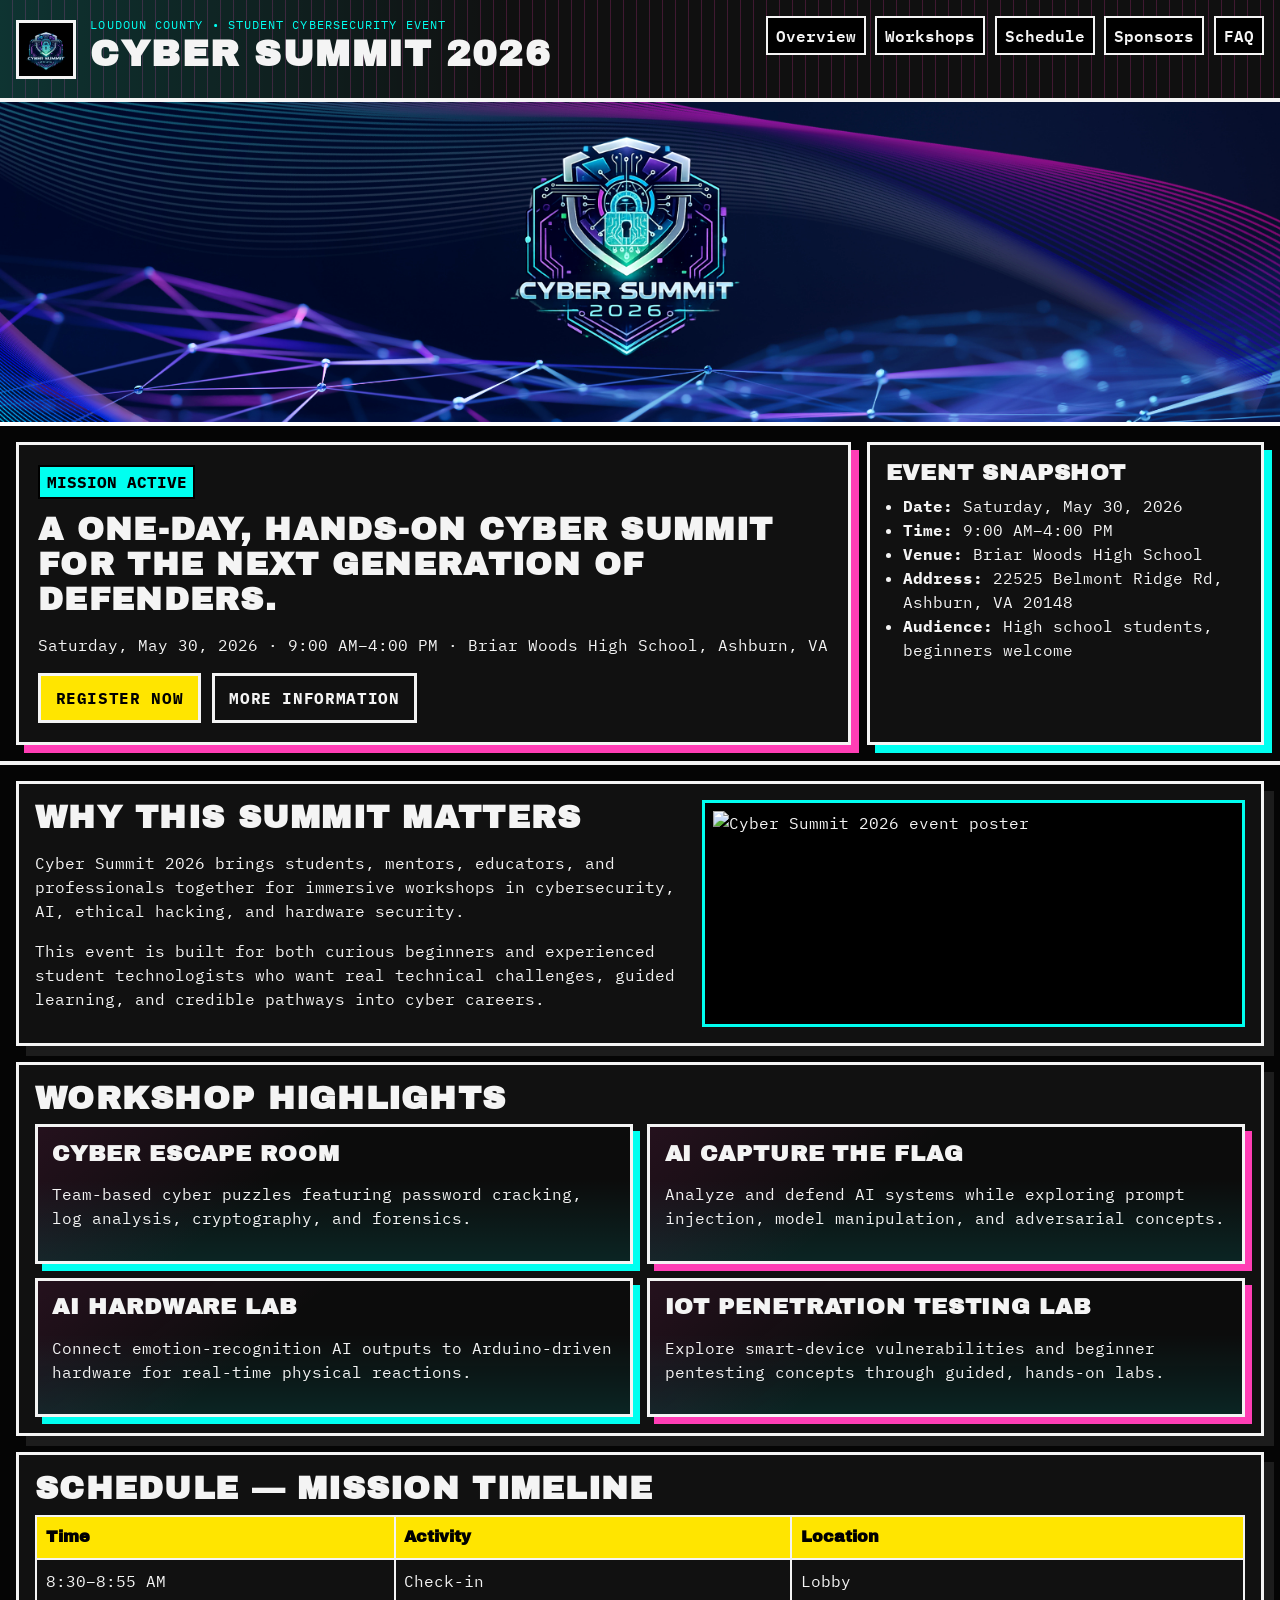
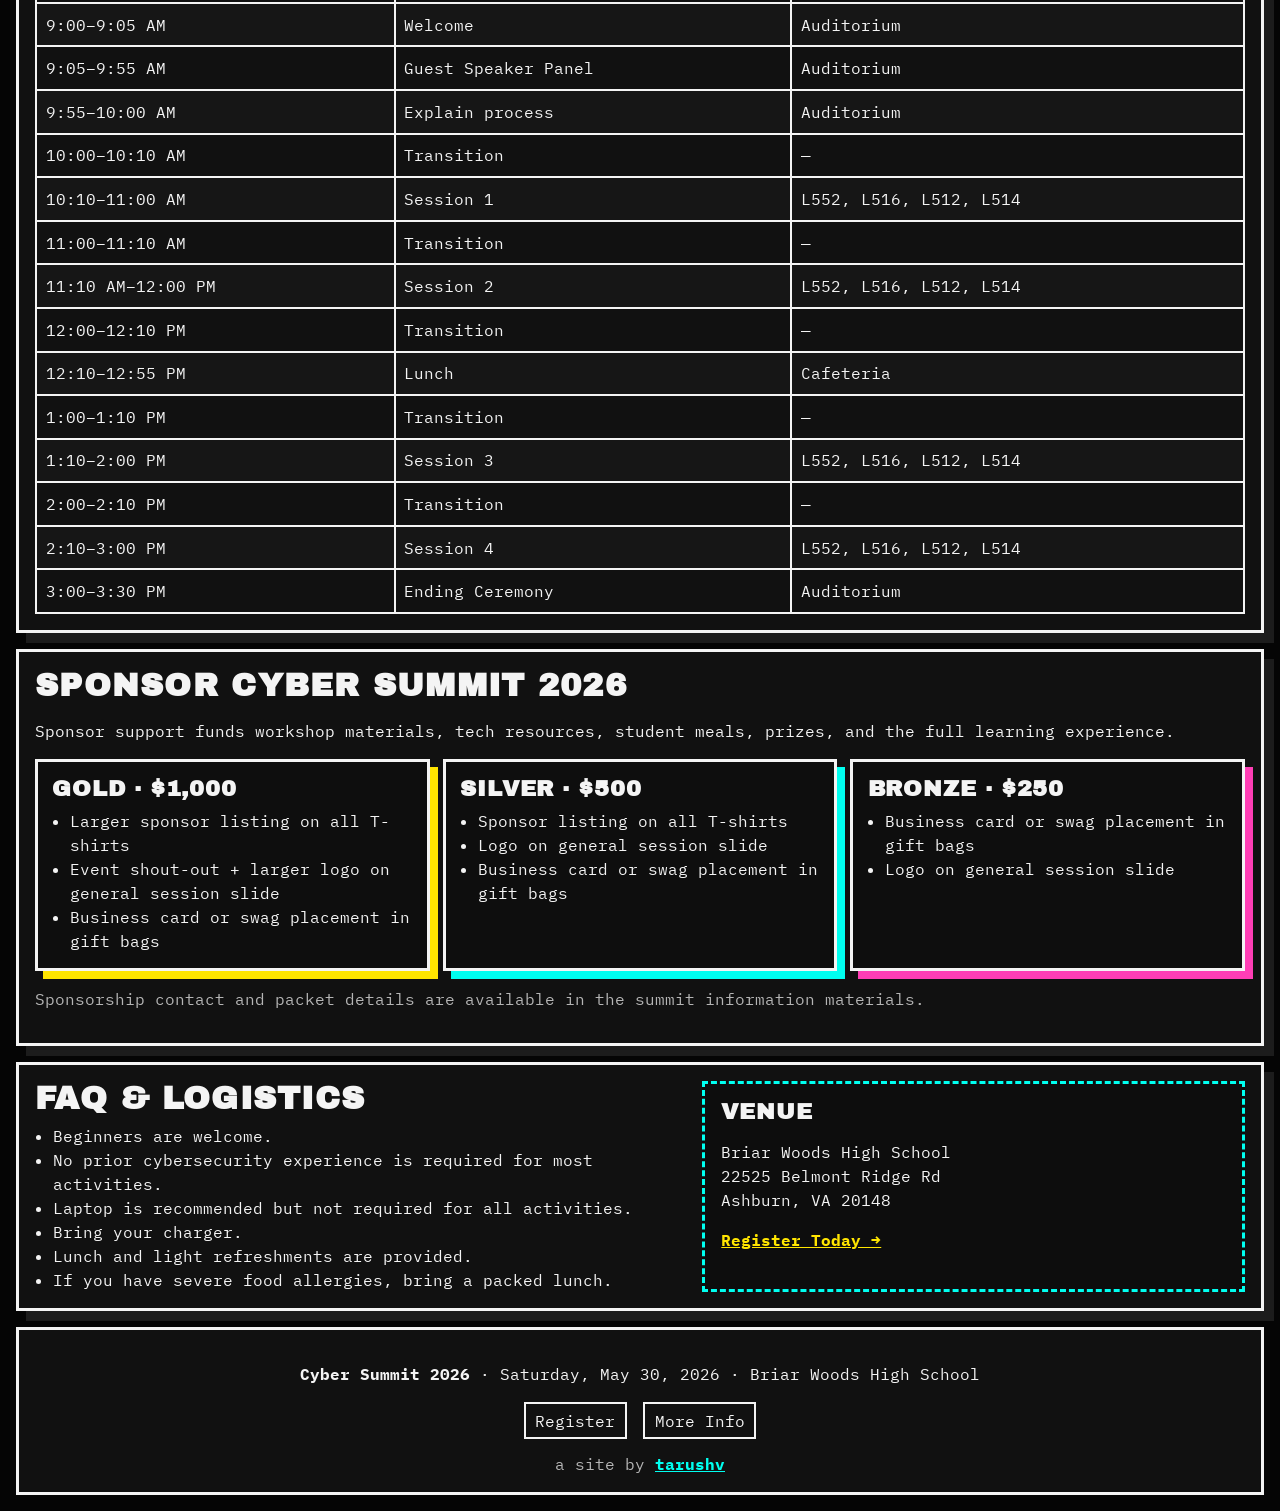
==== commit 7043e1fe: "Set favicon ico and remove open issues section Agent-Logs-Url: https://github.com/tarushvkodes/cyber" ====
--- a/index.html
+++ b/index.html
@@ -14,6 +14,7 @@
       href="https://fonts.googleapis.com/css2?family=Archivo+Black&family=IBM+Plex+Mono:wght@400;500;600;700&display=swap"
       rel="stylesheet"
     />
+    <link rel="icon" href="/favicon.ico" type="image/x-icon" />
     <link rel="stylesheet" href="/styles.css" />
   </head>
   <body>
@@ -224,23 +225,6 @@
         </div>
       </section>
 
-      <section class="section issues" aria-labelledby="issues-heading">
-        <h2 id="issues-heading">Open issues / verify before launch</h2>
-        <ul>
-          <li>
-            Sponsorship deadline conflict in source docs: one version says April 30, 2026 and another says May 8, 2026.
-            Organizer confirmation is required before publishing a deadline.
-          </li>
-          <li>
-            Sponsor payment link publication is not finalized. Keep payment link private unless organizers explicitly
-            approve public exposure.
-          </li>
-          <li>
-            Source schedule has a timing gap between 11:05 AM and 11:10 AM around Session 2. Confirm whether this is an
-            intentional buffer or should be shown as transition time.
-          </li>
-        </ul>
-      </section>
     </main>
 
     <footer class="site-footer">
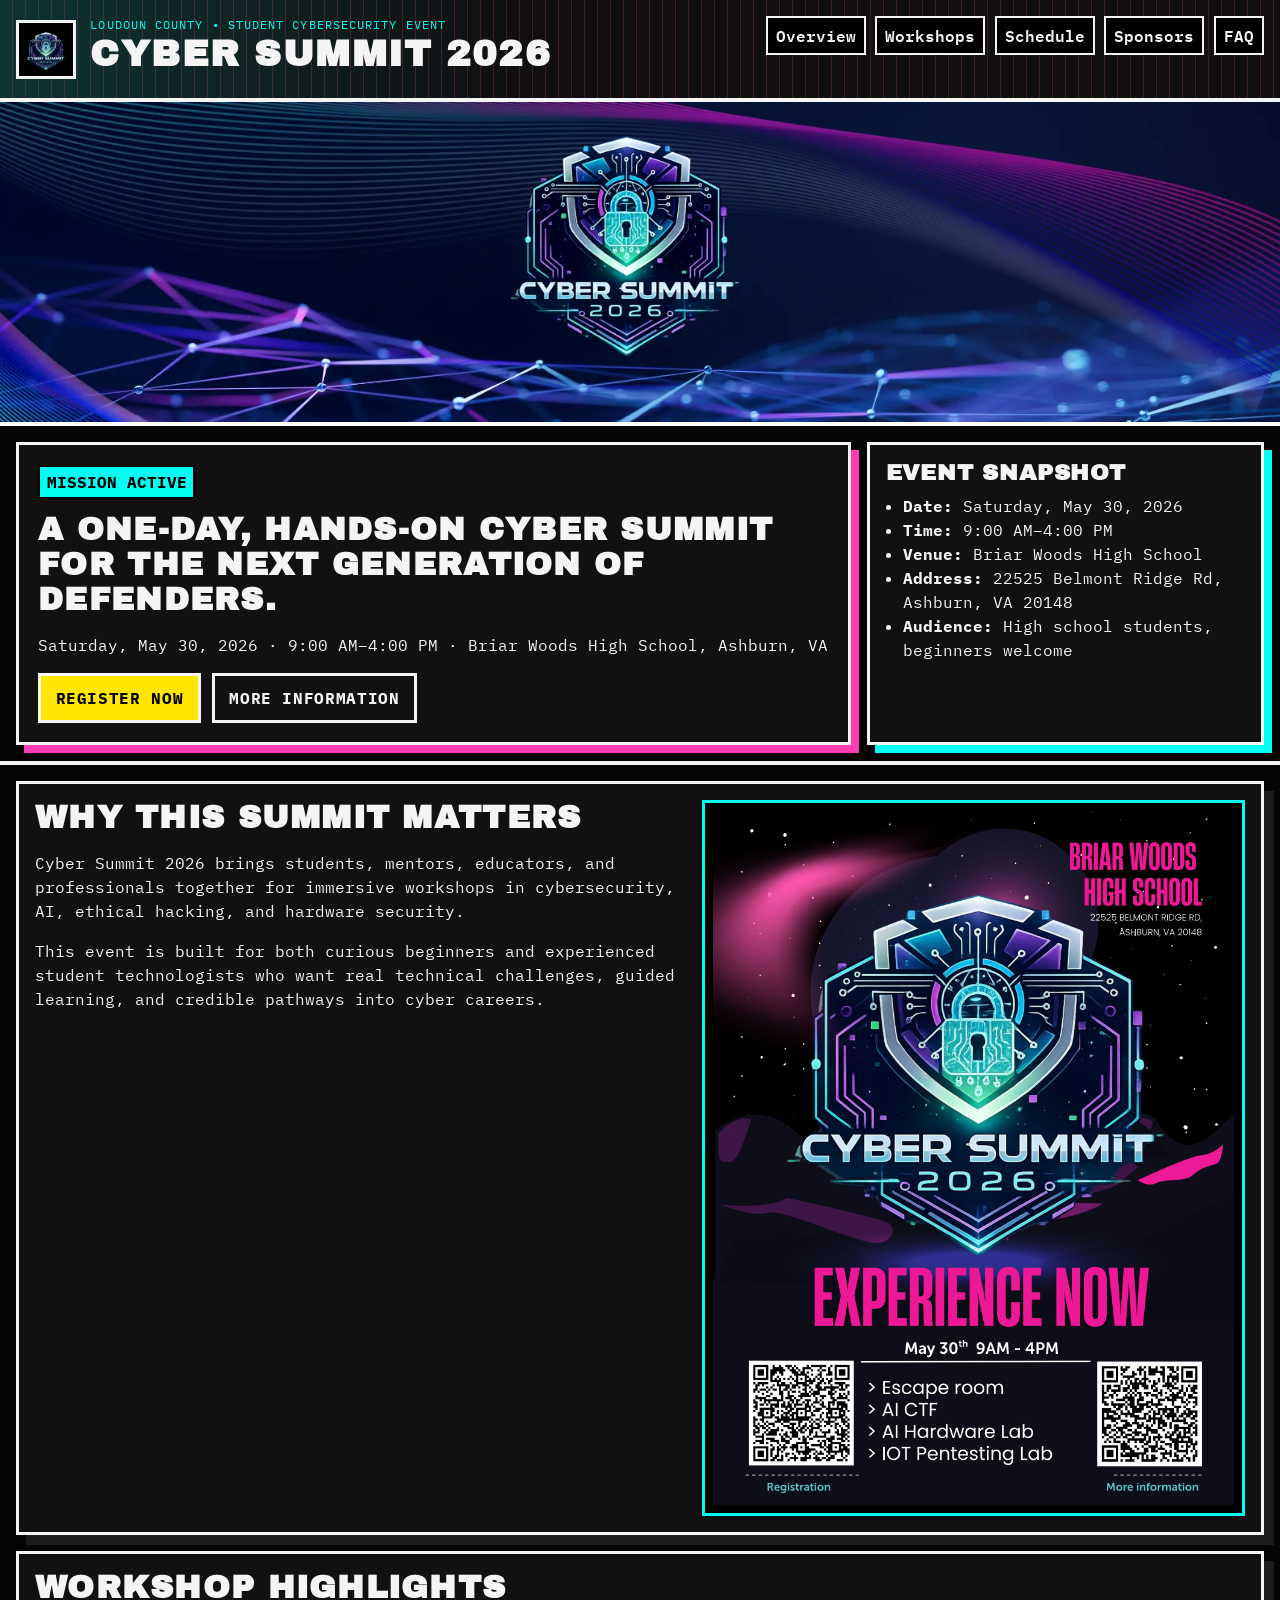
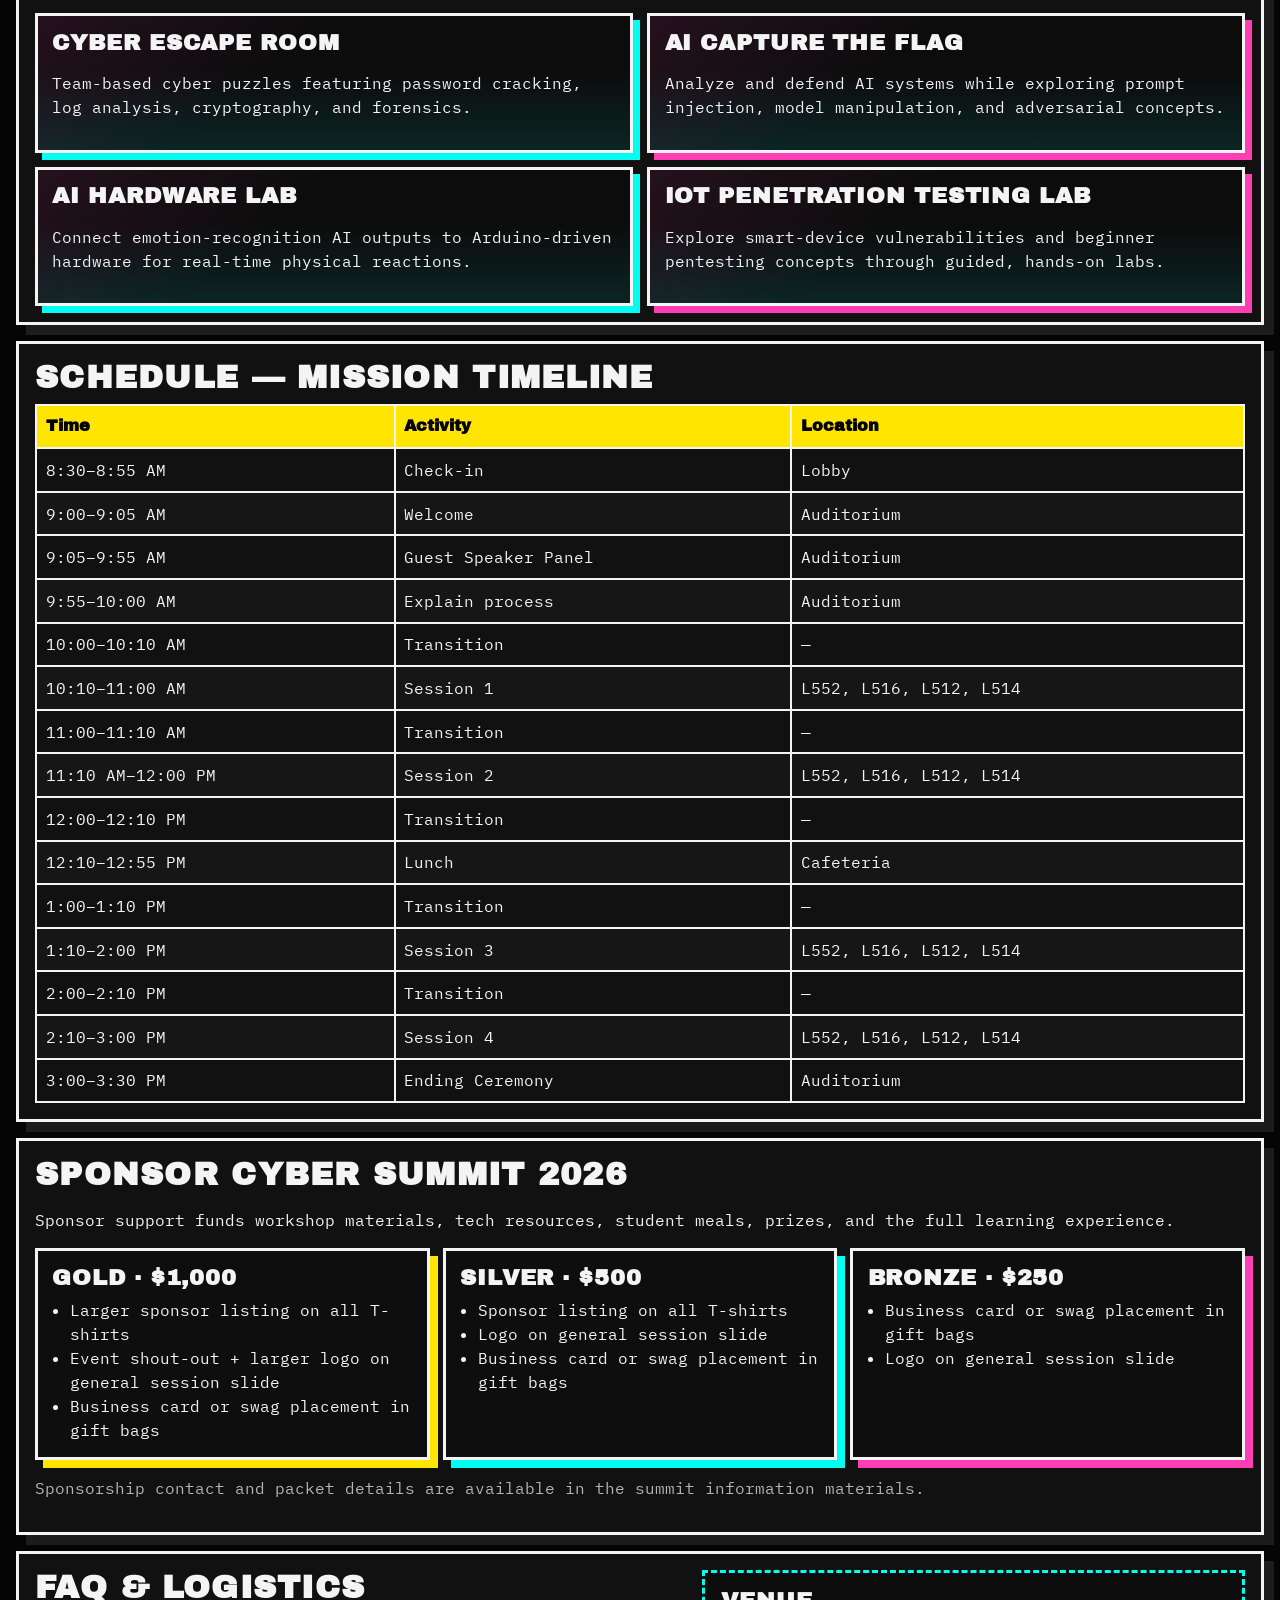
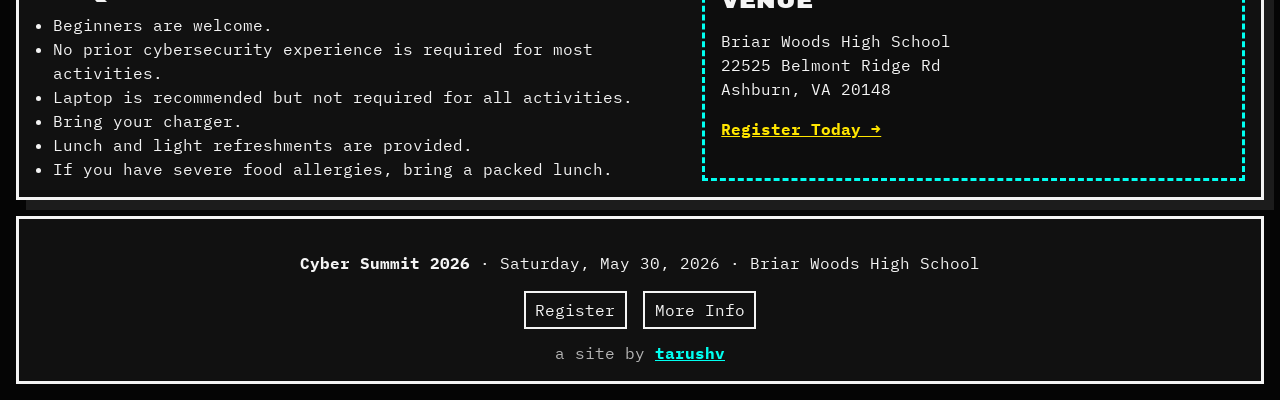
==== commit d231c58b: "Convert site images to WebP and update references Agent-Logs-Url: https://github.com/tarushvkodes/cy" ====
--- a/index.html
+++ b/index.html
@@ -22,7 +22,7 @@
 
     <header class="site-header">
       <div class="brand-wrap">
-        <img src="/cybersummit-logo.png" alt="Cyber Summit logo" class="brand-logo" />
+        <img src="/cybersummit-logo.webp" alt="Cyber Summit logo" class="brand-logo" />
         <div>
           <p class="kicker">Loudoun County • Student Cybersecurity Event</p>
           <h1>Cyber Summit 2026</h1>
@@ -41,7 +41,7 @@
       <section class="hero" aria-labelledby="hero-title">
         <img
           class="hero-banner"
-          src="/cybersummit-hero-banner.png"
+          src="/cybersummit-hero-banner.webp"
           alt="Cyber Summit 2026 hero artwork"
         />
         <div class="hero-grid">
@@ -94,7 +94,7 @@
           </p>
         </div>
         <div class="poster-frame">
-          <img src="/cybersummit-event-poster.png" alt="Cyber Summit 2026 event poster" />
+          <img src="/cybersummit-event-poster.webp" alt="Cyber Summit 2026 event poster" />
         </div>
       </section>
 
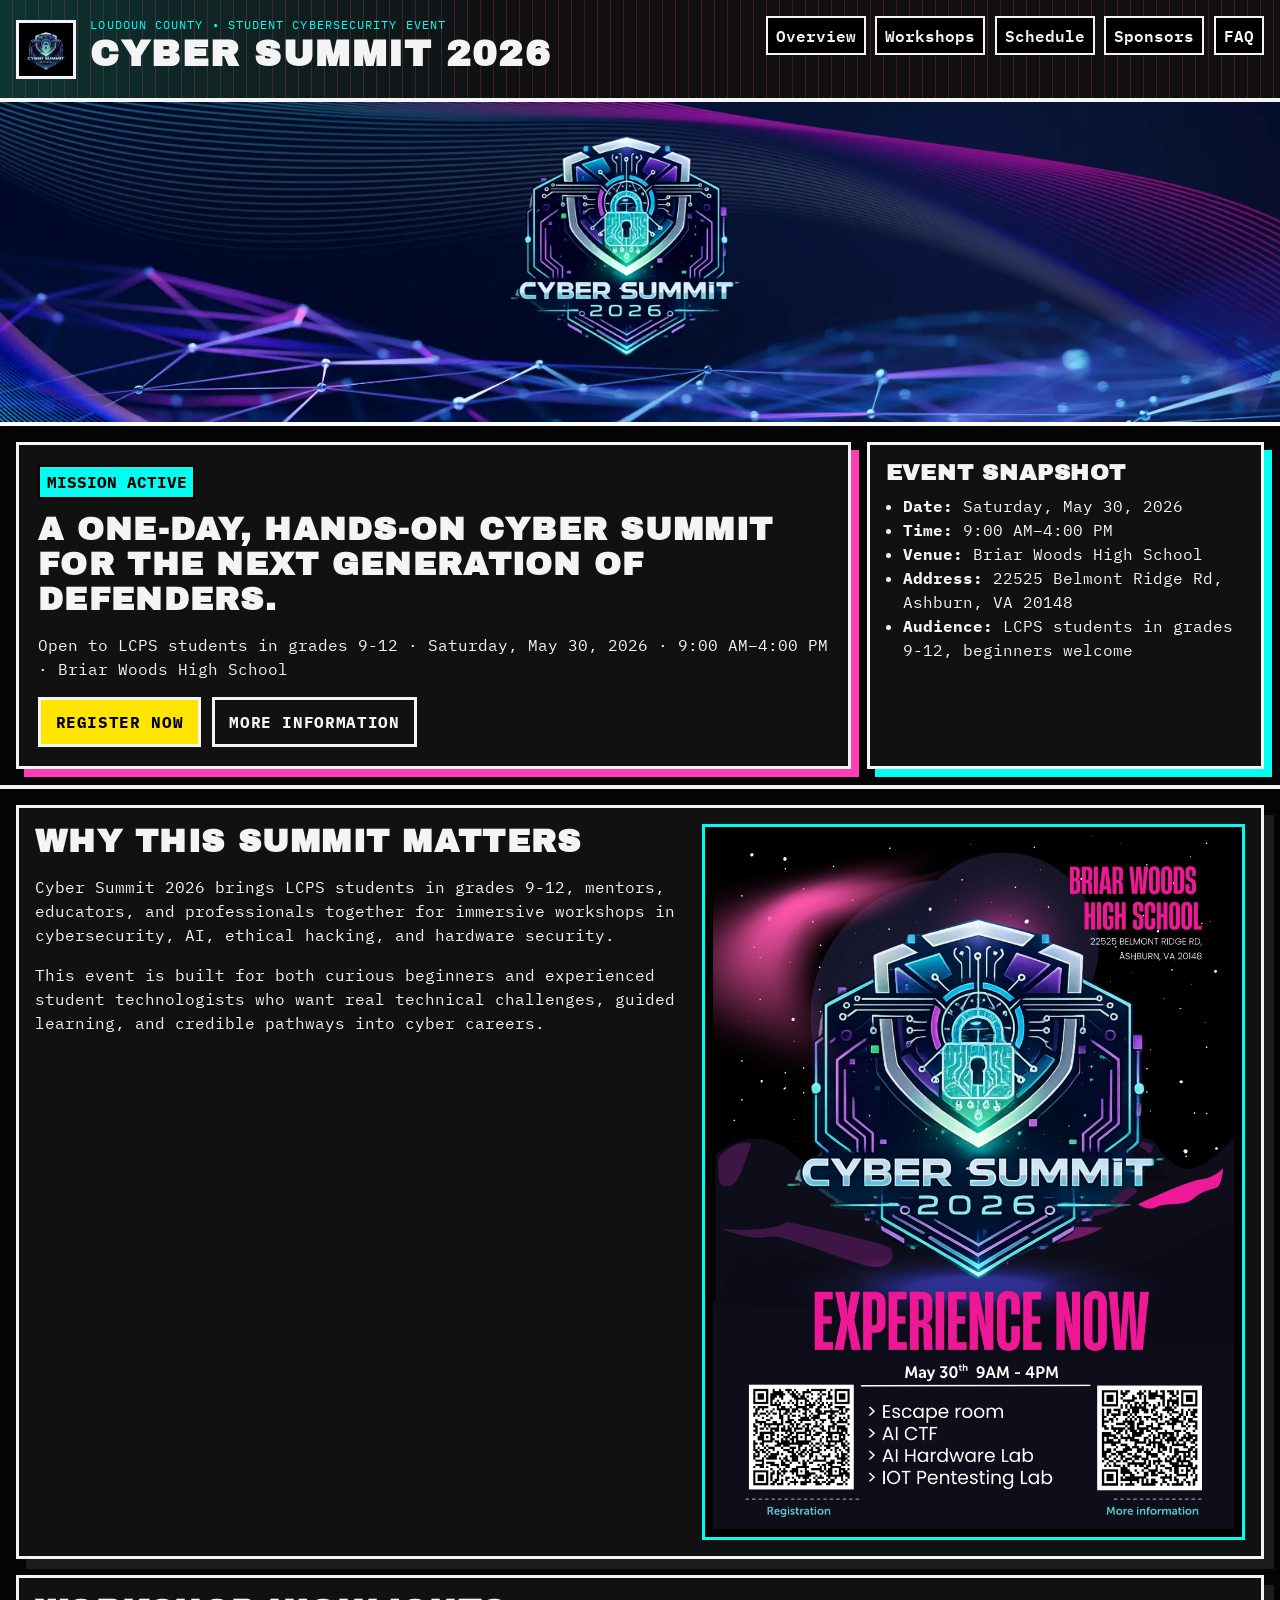
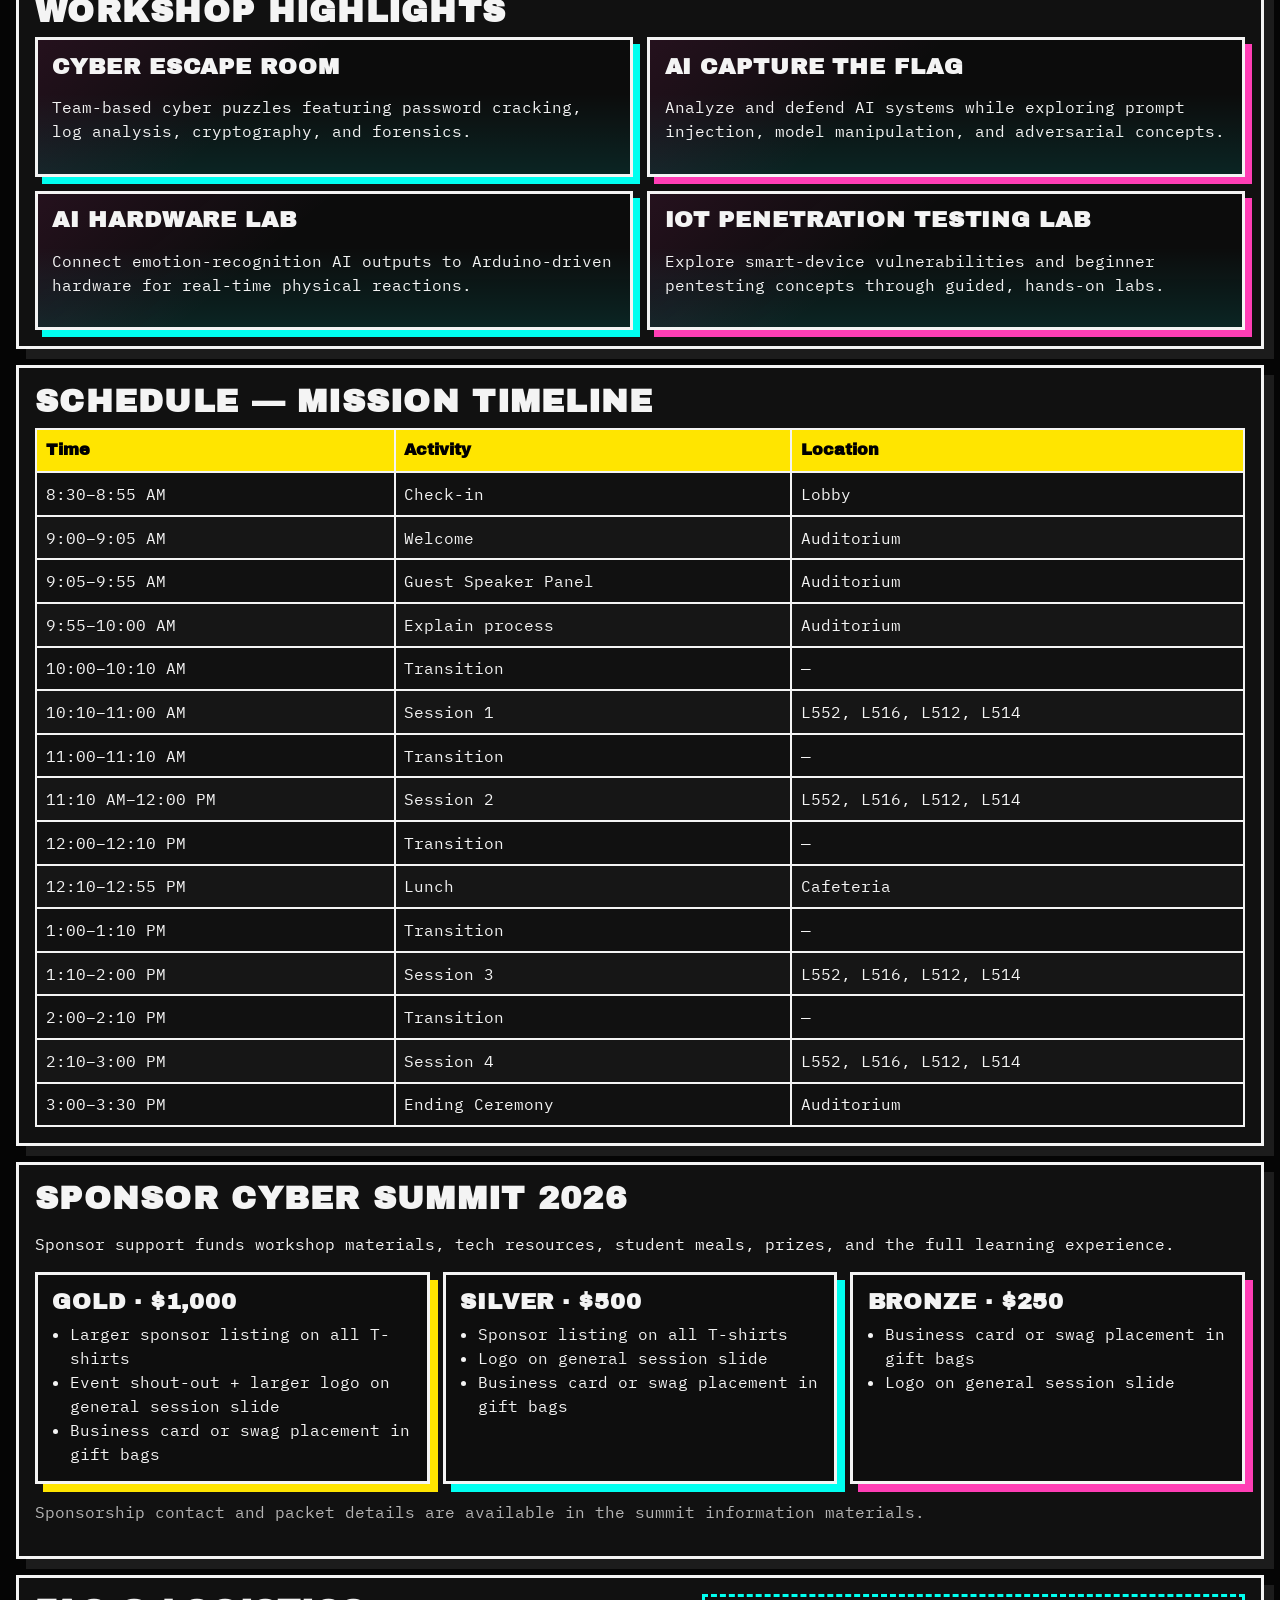
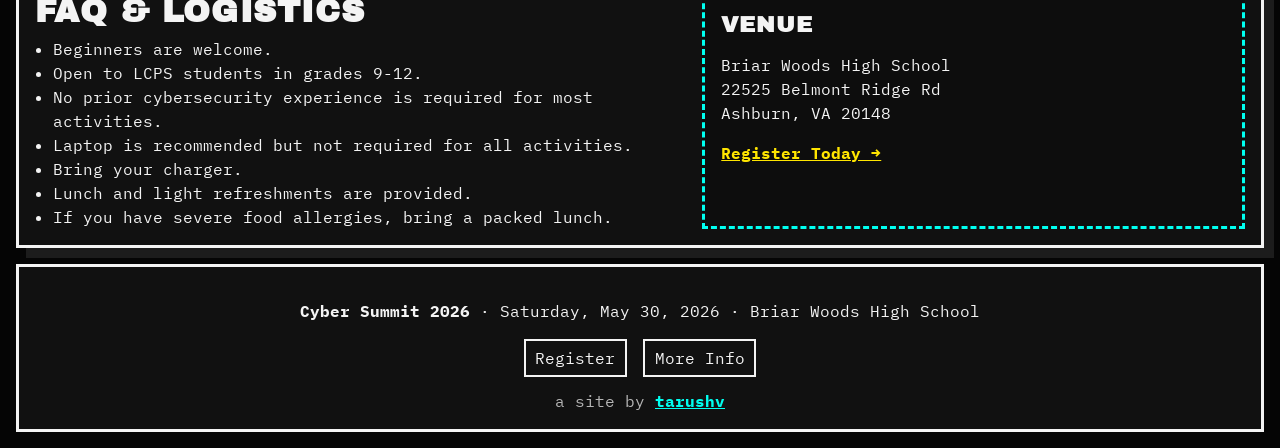
==== commit 837473bd: "Clarify Cyber Summit eligibility" ====
--- a/index.html
+++ b/index.html
@@ -6,7 +6,7 @@
     <title>Cyber Summit 2026 | Loudoun County Student Cybersecurity Event</title>
     <meta
       name="description"
-      content="Cyber Summit 2026 is a hands-on cybersecurity event for high school students in Loudoun County. Join us May 30 at Briar Woods High School."
+      content="Cyber Summit 2026 is a hands-on cybersecurity event for LCPS students in grades 9-12. Join us May 30 at Briar Woods High School."
     />
     <link rel="preconnect" href="https://fonts.googleapis.com" />
     <link rel="preconnect" href="https://fonts.gstatic.com" crossorigin />
@@ -49,7 +49,7 @@
             <p class="stamp">MISSION ACTIVE</p>
             <h2 id="hero-title">A one-day, hands-on cyber summit for the next generation of defenders.</h2>
             <p>
-              Saturday, May 30, 2026 · 9:00 AM–4:00 PM · Briar Woods High School, Ashburn, VA
+              Open to LCPS students in grades 9-12 · Saturday, May 30, 2026 · 9:00 AM–4:00 PM · Briar Woods High School
             </p>
             <div class="cta-row">
               <a
@@ -75,7 +75,7 @@
               <li><strong>Time:</strong> 9:00 AM–4:00 PM</li>
               <li><strong>Venue:</strong> Briar Woods High School</li>
               <li><strong>Address:</strong> 22525 Belmont Ridge Rd, Ashburn, VA 20148</li>
-              <li><strong>Audience:</strong> High school students, beginners welcome</li>
+              <li><strong>Audience:</strong> LCPS students in grades 9-12, beginners welcome</li>
             </ul>
           </aside>
         </div>
@@ -85,8 +85,8 @@
         <div>
           <h2>Why this summit matters</h2>
           <p>
-            Cyber Summit 2026 brings students, mentors, educators, and professionals together for immersive
-            workshops in cybersecurity, AI, ethical hacking, and hardware security.
+            Cyber Summit 2026 brings LCPS students in grades 9-12, mentors, educators, and professionals together
+            for immersive workshops in cybersecurity, AI, ethical hacking, and hardware security.
           </p>
           <p>
             This event is built for both curious beginners and experienced student technologists who want real
@@ -200,6 +200,7 @@
           <h2>FAQ & Logistics</h2>
           <ul class="checklist">
             <li>Beginners are welcome.</li>
+            <li>Open to LCPS students in grades 9-12.</li>
             <li>No prior cybersecurity experience is required for most activities.</li>
             <li>Laptop is recommended but not required for all activities.</li>
             <li>Bring your charger.</li>
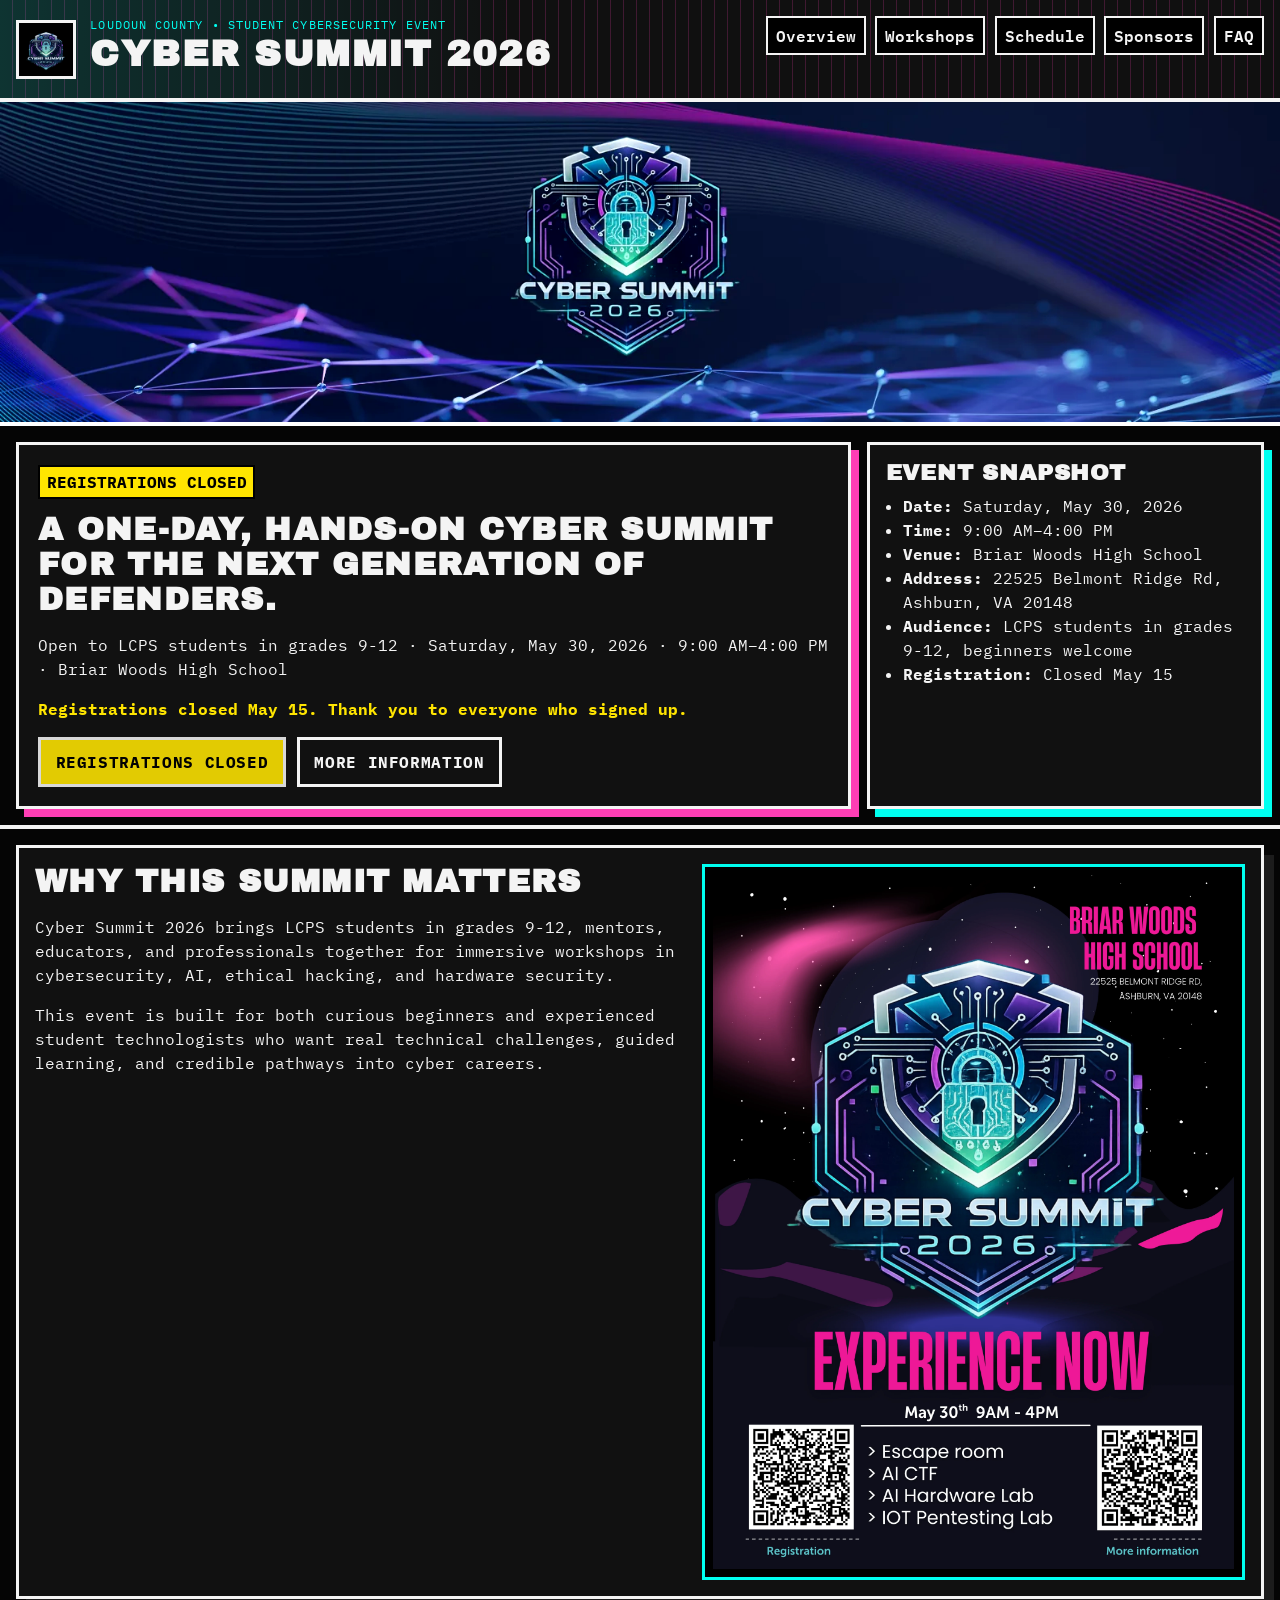
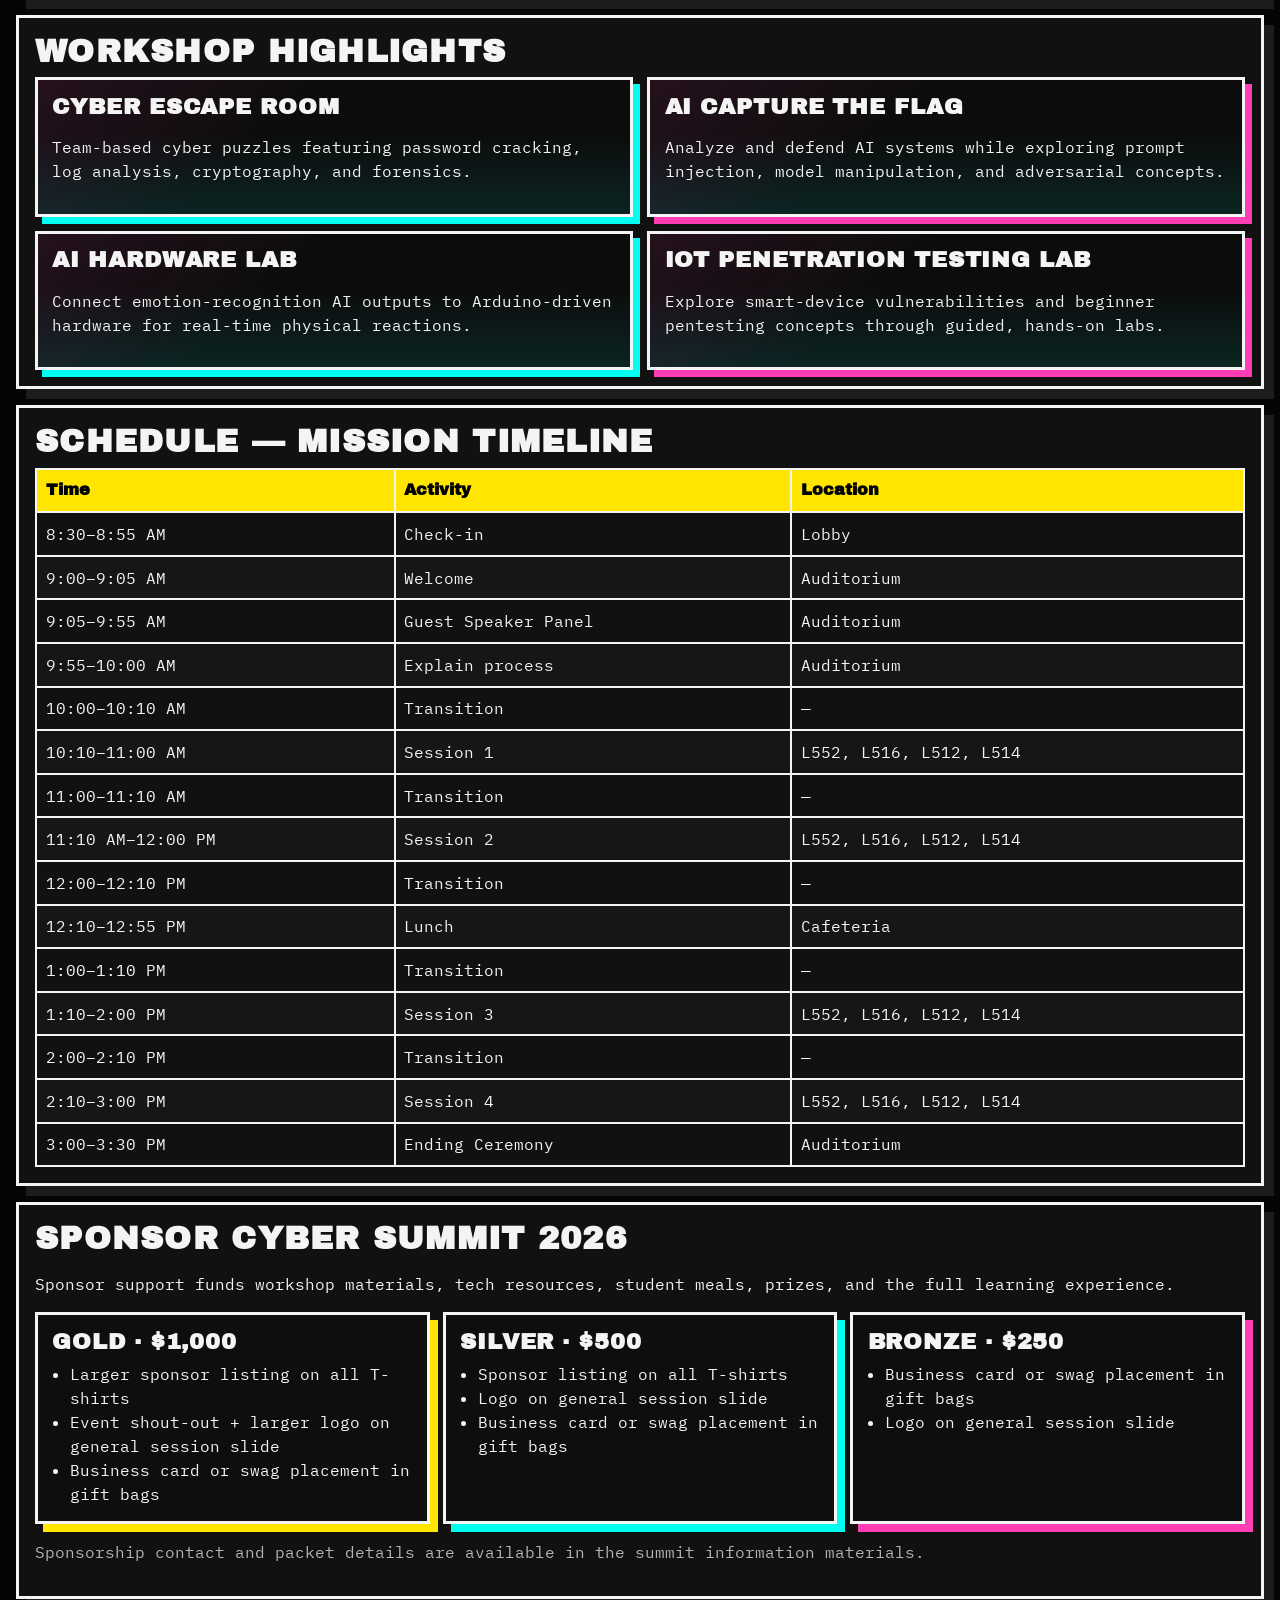
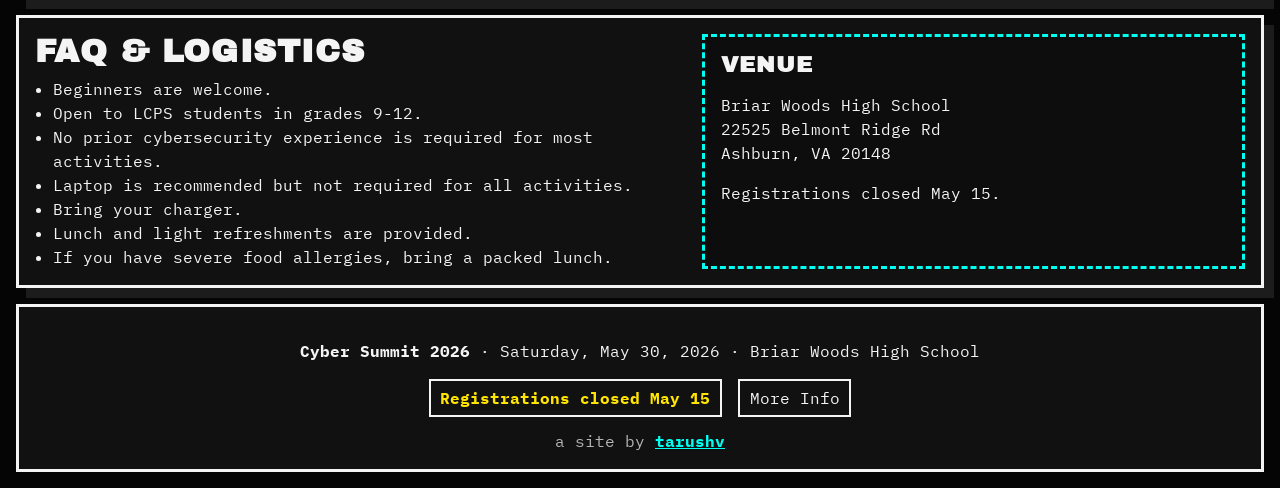
==== commit ff3d7e65: "Update registration closed messaging" ====
--- a/index.html
+++ b/index.html
@@ -6,7 +6,7 @@
     <title>Cyber Summit 2026 | Loudoun County Student Cybersecurity Event</title>
     <meta
       name="description"
-      content="Cyber Summit 2026 is a hands-on cybersecurity event for LCPS students in grades 9-12. Join us May 30 at Briar Woods High School."
+      content="Cyber Summit 2026 is a hands-on cybersecurity event for LCPS students in grades 9-12. Registrations closed May 15."
     />
     <link rel="preconnect" href="https://fonts.googleapis.com" />
     <link rel="preconnect" href="https://fonts.gstatic.com" crossorigin />
@@ -46,19 +46,16 @@
         />
         <div class="hero-grid">
           <div class="hero-panel">
-            <p class="stamp">MISSION ACTIVE</p>
+            <p class="stamp stamp-closed">REGISTRATIONS CLOSED</p>
             <h2 id="hero-title">A one-day, hands-on cyber summit for the next generation of defenders.</h2>
             <p>
               Open to LCPS students in grades 9-12 · Saturday, May 30, 2026 · 9:00 AM–4:00 PM · Briar Woods High School
             </p>
+            <p class="registration-status">
+              Registrations closed May 15. Thank you to everyone who signed up.
+            </p>
             <div class="cta-row">
-              <a
-                class="btn btn-primary"
-                href="https://docs.google.com/forms/d/e/1FAIpQLSdL29bfStBrlT5844vwBeCmYZgYLa5X3FTxZk3CVsZaRTKPzA/viewform?usp=header"
-                target="_blank"
-                rel="noopener noreferrer"
-                >Register Now</a
-              >
+              <span class="btn btn-primary btn-disabled" aria-disabled="true">Registrations Closed</span>
               <a
                 class="btn btn-secondary"
                 href="https://docs.google.com/document/d/13qeNF1N5Q5MzDDSE0J5koW1K1PNoTSltkLn6fwH0VCI/edit?usp=sharing"
@@ -76,6 +73,7 @@
               <li><strong>Venue:</strong> Briar Woods High School</li>
               <li><strong>Address:</strong> 22525 Belmont Ridge Rd, Ashburn, VA 20148</li>
               <li><strong>Audience:</strong> LCPS students in grades 9-12, beginners welcome</li>
+              <li><strong>Registration:</strong> Closed May 15</li>
             </ul>
           </aside>
         </div>
@@ -216,12 +214,7 @@
             Ashburn, VA 20148
           </p>
           <p class="cta-inline">
-            <a
-              href="https://docs.google.com/forms/d/e/1FAIpQLSdL29bfStBrlT5844vwBeCmYZgYLa5X3FTxZk3CVsZaRTKPzA/viewform?usp=header"
-              target="_blank"
-              rel="noopener noreferrer"
-              >Register Today →</a
-            >
+            Registrations closed May 15.
           </p>
         </div>
       </section>
@@ -231,12 +224,7 @@
     <footer class="site-footer">
       <p><strong>Cyber Summit 2026</strong> · Saturday, May 30, 2026 · Briar Woods High School</p>
       <div class="footer-links">
-        <a
-          href="https://docs.google.com/forms/d/e/1FAIpQLSdL29bfStBrlT5844vwBeCmYZgYLa5X3FTxZk3CVsZaRTKPzA/viewform?usp=header"
-          target="_blank"
-          rel="noopener noreferrer"
-          >Register</a
-        >
+        <span>Registrations closed May 15</span>
         <a
           href="https://docs.google.com/document/d/13qeNF1N5Q5MzDDSE0J5koW1K1PNoTSltkLn6fwH0VCI/edit?usp=sharing"
           target="_blank"
--- a/styles.css
+++ b/styles.css
@@ -174,6 +174,16 @@
   border: 2px solid #000;
 }
 
+.stamp-closed {
+  background: var(--yellow);
+}
+
+.registration-status {
+  margin: 0.8rem 0 0;
+  color: var(--yellow);
+  font-weight: 700;
+}
+
 .hero-card {
   padding: 1rem;
   box-shadow: 8px 8px 0 var(--cyan);
@@ -208,12 +218,17 @@
   color: #000;
 }
 
+.btn-disabled {
+  cursor: default;
+  opacity: 0.88;
+}
+
 .btn-secondary {
   background: transparent;
 }
 
-.btn:hover,
-.btn:focus-visible {
+.btn:not(.btn-disabled):hover,
+.btn:not(.btn-disabled):focus-visible {
   outline: none;
   transform: translate(-2px, -2px);
 }
@@ -349,10 +364,16 @@
   margin: 0.8rem 0;
 }
 
-.footer-links a {
+.footer-links a,
+.footer-links span {
   border: 2px solid var(--fg);
   padding: 0.3rem 0.6rem;
   text-decoration: none;
+}
+
+.footer-links span {
+  color: var(--yellow);
+  font-weight: 700;
 }
 
 .site-by {
